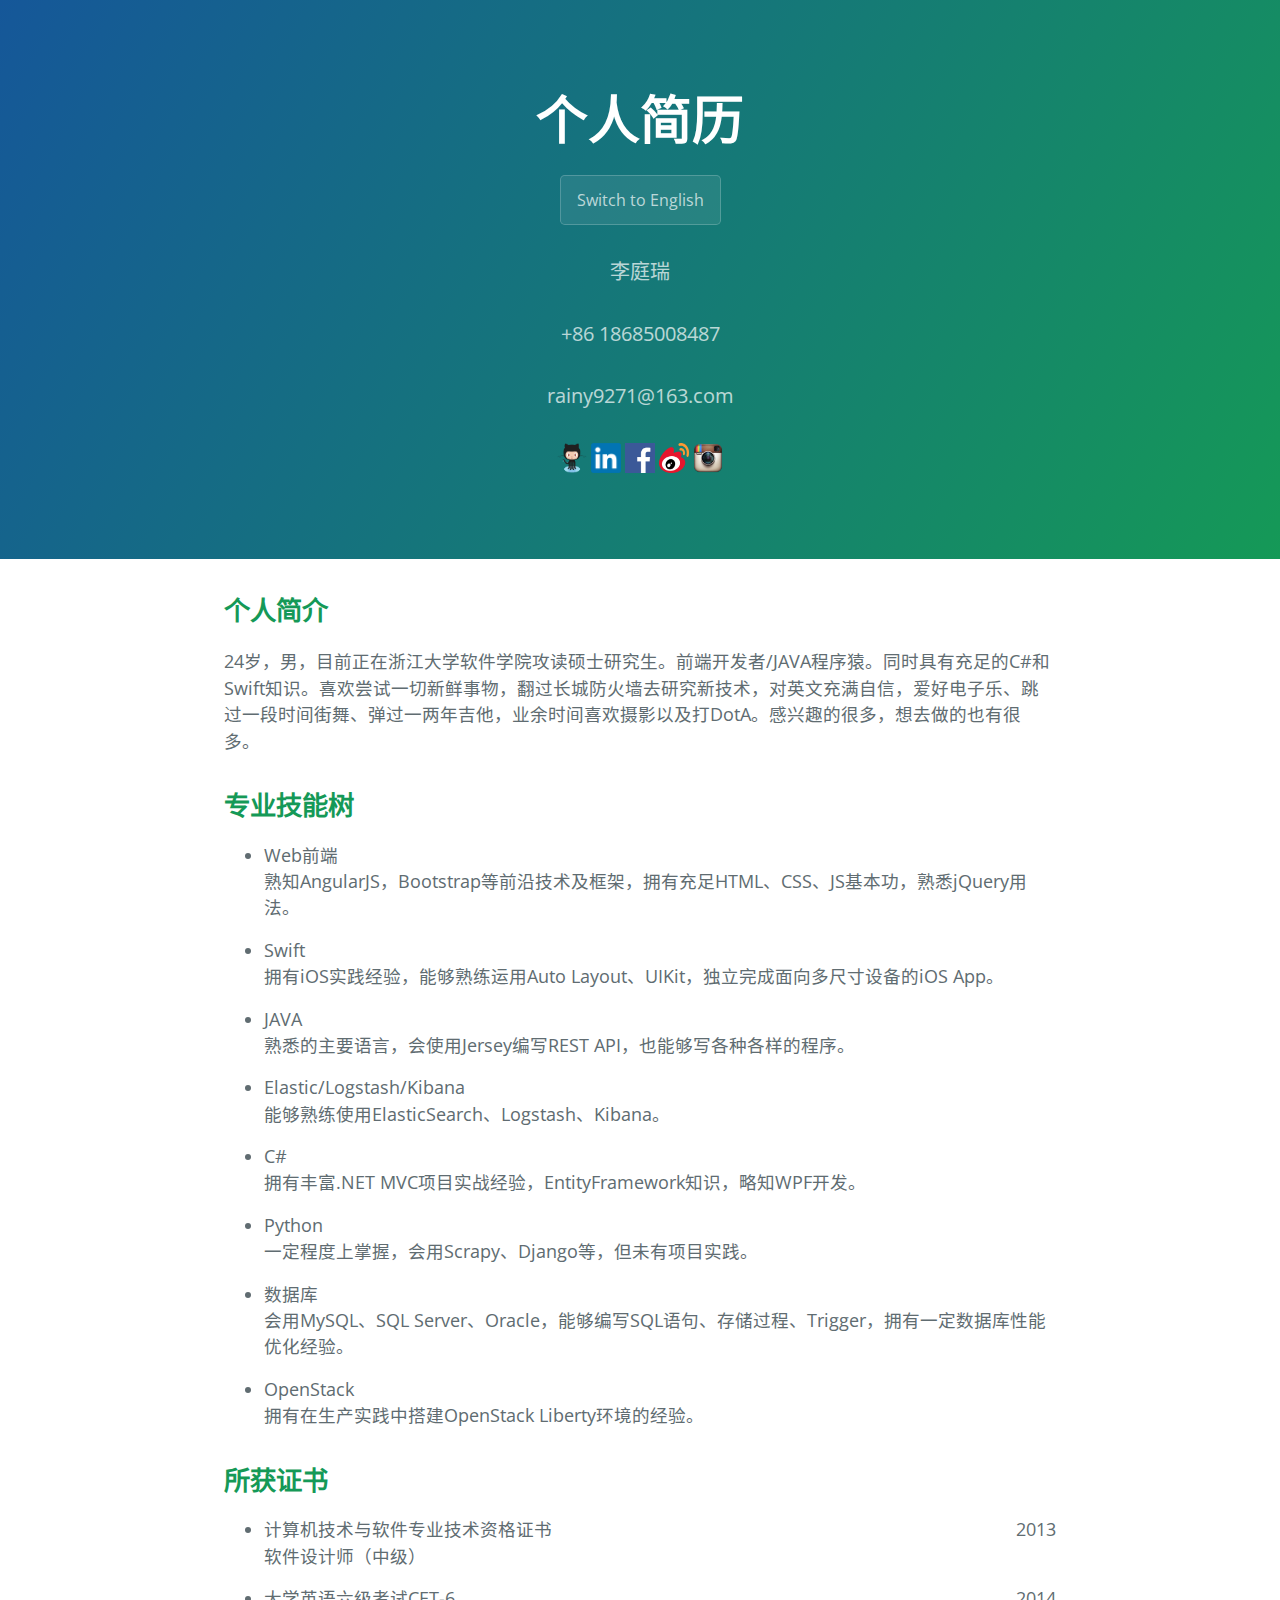
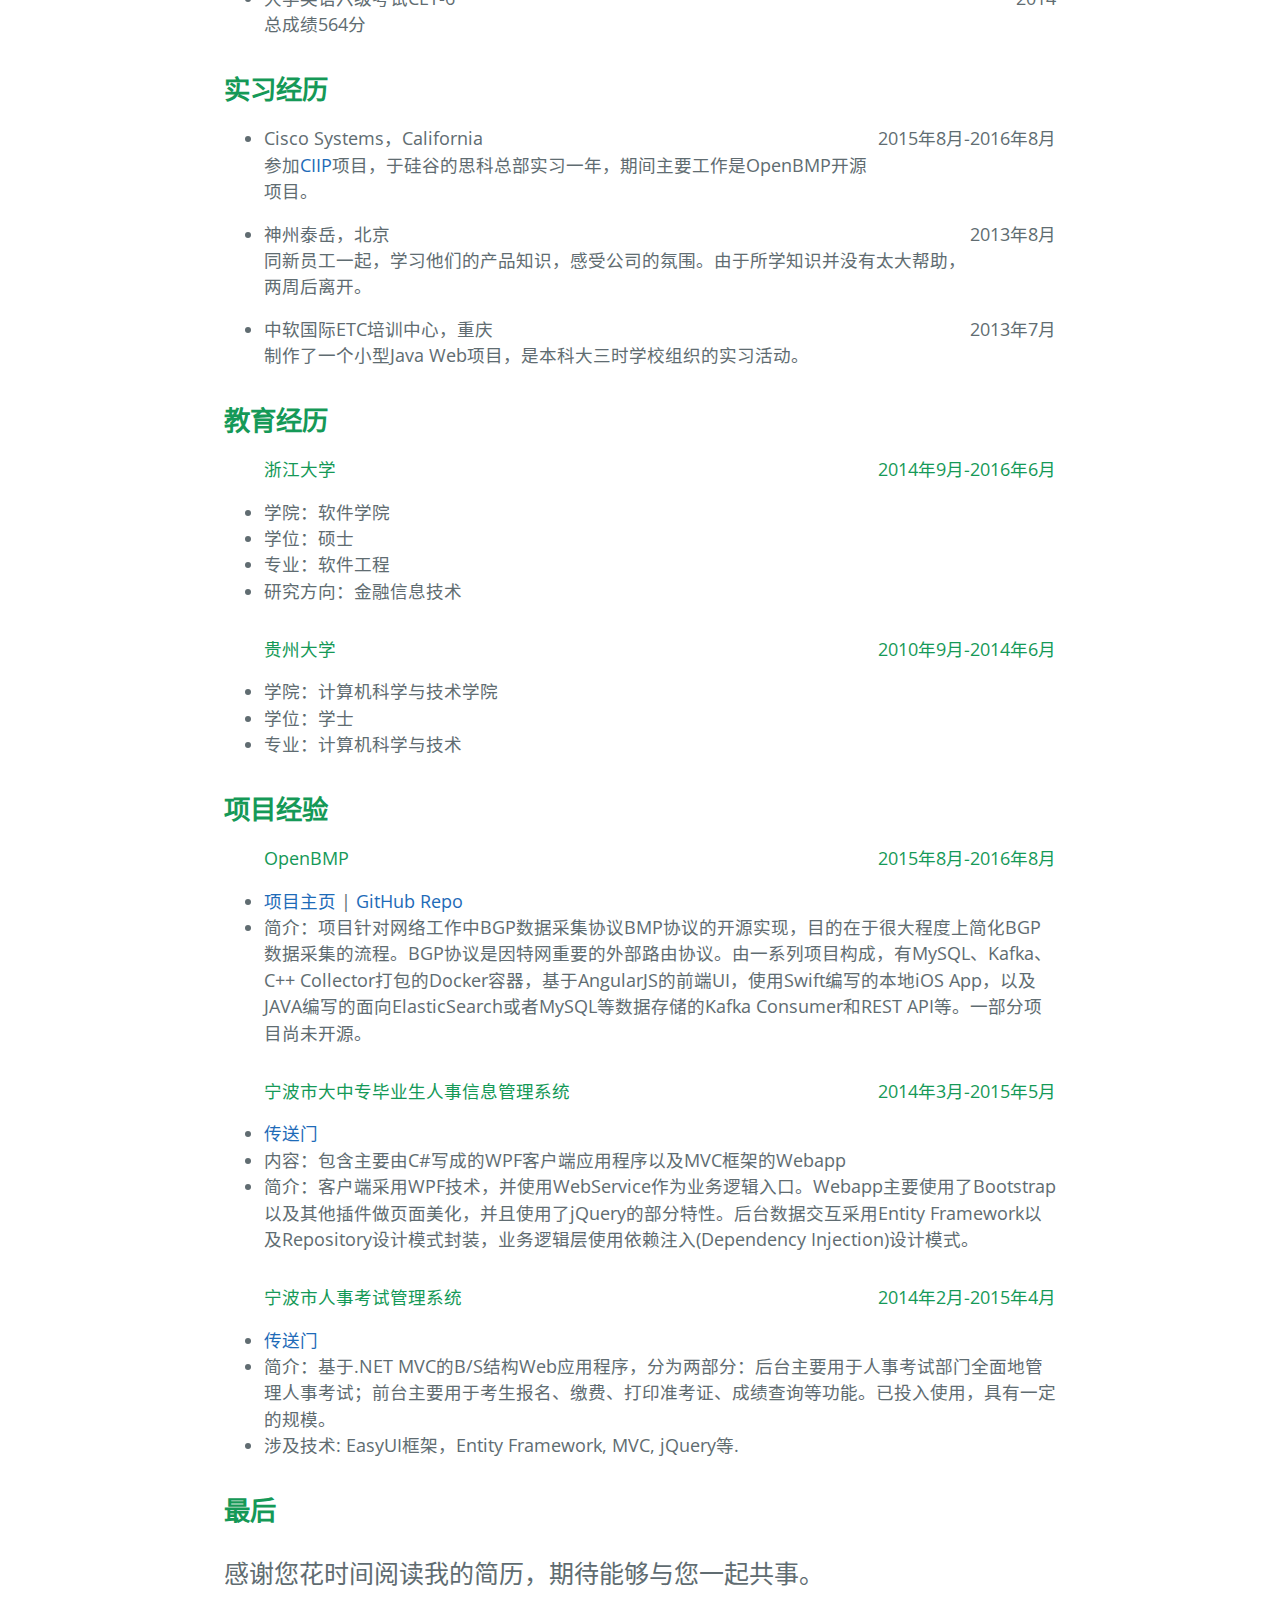
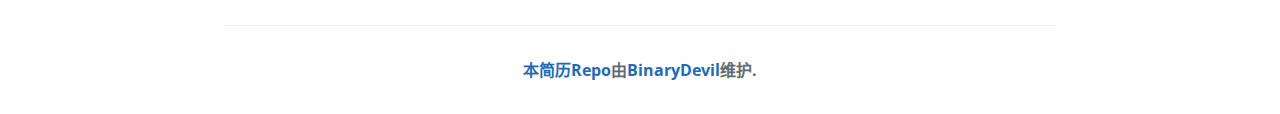
==== cnindex.html @ a87e572a "Fixed a link" ====
<!DOCTYPE html>
<html lang="zh-cn">
  <head>
    <meta charset="UTF-8">
    <title>Resume by BinaryDevil</title>
    <meta name="viewport" content="width=device-width, initial-scale=1">
    <link rel="stylesheet" type="text/css" href="stylesheets/normalize.css" media="screen">
    <link href='http://fonts.googleapis.com/css?family=Open+Sans:400,700' rel='stylesheet' type='text/css'>
    <link rel="stylesheet" type="text/css" href="stylesheets/stylesheet.css" media="screen">
    <link rel="stylesheet" type="text/css" href="stylesheets/github-light.css" media="screen">
  </head>
  <body>
    <section class="page-header">
      <h1 class="project-name">个人简历</h1>
      <a href="index.html" class="btn" style="margin-top:15px">Switch to English</a>
      <h2 class="project-tagline">李庭瑞</h2>
      <h3 class="project-tagline">+86 18685008487</h3>
      <h3 class="project-tagline">rainy9271@163.com</h3>
      <a href="https://github.com/BinaryDevil" target="_blank" rel="nofollow"><img class="link-logo" src="assets/Octocat.png"></a>
      <a href="https://www.linkedin.com/in/tingruili" target="_blank" rel="nofollow"><img class="link-logo" src="assets/LinkedIn.png"></a>
      <a href="https://www.facebook.com/rainy9271" target="_blank" rel="nofollow"><img class="link-logo" src="assets/facebook.png"></a>
      <a href="http://www.weibo.com/2360259912/profile?topnav=1&wvr=6" target="_blank" rel="nofollow"><img class="link-logo" src="assets/Weibo.png"></a>
      <a href="https://www.instagram.com/__ra1ny__/" target="_blank" rel="nofollow"><img class="link-logo" src="assets/Instagram.png"></a>
    </section>

    <section class="main-content">
<h2><a id="personal-info" class="anchor" href="#personal-info" aria-hidden="true"><span class="octicon octicon-link"></span></a>个人简介</h2>

<p>24岁，男，目前正在浙江大学软件学院攻读硕士研究生。前端开发者/JAVA程序猿。同时具有充足的C#和Swift知识。喜欢尝试一切新鲜事物，翻过长城防火墙去研究新技术，对英文充满自信，爱好电子乐、跳过一段时间街舞、弹过一两年吉他，业余时间喜欢摄影以及打DotA。感兴趣的很多，想去做的也有很多。</p>

<h2><a id="professional-skills" class="anchor" href="#professional-skills" aria-hidden="true"><span class="octicon octicon-link"></span></a>专业技能树</h2>

<ul>
<li>Web前端<span class="highlight" style="display:block">熟知AngularJS，Bootstrap等前沿技术及框架，拥有充足HTML、CSS、JS基本功，熟悉jQuery用法。</span></li>
<li>Swift<span class="highlight" style="display:block">拥有iOS实践经验，能够熟练运用Auto Layout、UIKit，独立完成面向多尺寸设备的iOS App。</span></li>
<li>JAVA<span class="highlight" style="display:block">熟悉的主要语言，会使用Jersey编写REST API，也能够写各种各样的程序。</span></li>
<li>Elastic/Logstash/Kibana<span class="highlight" style="display:block">能够熟练使用ElasticSearch、Logstash、Kibana。</span></li>
<li>C#<span class="highlight" style="display:block">拥有丰富.NET MVC项目实战经验，EntityFramework知识，略知WPF开发。</span></li>
<li>Python<span class="highlight" style="display:block">一定程度上掌握，会用Scrapy、Django等，但未有项目实践。</span></li>
<li>数据库<span class="highlight" style="display:block">会用MySQL、SQL Server、Oracle，能够编写SQL语句、存储过程、Trigger，拥有一定数据库性能优化经验。</span></li>
<li>OpenStack<span class="highlight" style="display:block">拥有在生产实践中搭建OpenStack Liberty环境的经验。</span></li>
</ul>

<h2><a id="certificates" class="anchor" href="#certificates" aria-hidden="true"><span class="octicon octicon-link"></span></a>所获证书</h2>

<ul>
<li>计算机技术与软件专业技术资格证书<span class="highlight" style="float:right;">2013</span></li>
<span class="highlight" style="display:block">软件设计师（中级）</span>
<li>大学英语六级考试CET-6<span class="highlight" style="float:right;">2014</span></li>
<span class="highlight" style="display:block">总成绩564分</span>
</ul>

<h2><a id="internships" class="anchor" href="#internships" aria-hidden="true"><span class="octicon octicon-link"></span></a>实习经历</h2>

<ul>
<li>Cisco Systems，California<span class="highlight" style="float:right;">2015年8月-2016年8月</span></li>
<span class="highlight" style="display:block">参加<a href="https://myciip.com/">CIIP</a>项目，于硅谷的思科总部实习一年，期间主要工作是OpenBMP开源项目。</span>
<li>神州泰岳，北京<span class="highlight" style="float:right;">2013年8月</span></li>
<span class="highlight" style="display:block">同新员工一起，学习他们的产品知识，感受公司的氛围。由于所学知识并没有太大帮助，两周后离开。</span>
<li>中软国际ETC培训中心，重庆<span class="highlight" style="float:right;">2013年7月</span></li>
<span class="highlight" style="display:block">制作了一个小型Java Web项目，是本科大三时学校组织的实习活动。</span>
</ul>

<h2><a id="educations" class="anchor" href="#educations" aria-hidden="true"><span class="octicon octicon-link"></span></a>教育经历</h2>

<ul>
<h4>浙江大学<span class="highlight" style="float:right">2014年9月-2016年6月</span></h4>
<li>学院：软件学院</li>
<li>学位：硕士</li>
<li>专业：软件工程</li>
<li>研究方向：金融信息技术</li>
<h4>贵州大学<span class="highlight" style="float:right">2010年9月-2014年6月</span></h4>
<li>学院：计算机科学与技术学院</li>
<li>学位：学士</li>
<li>专业：计算机科学与技术</li>
</ul>


<h2><a id="projects" class="anchor" href="#projects" aria-hidden="true"><span class="octicon octicon-link"></span></a>项目经验</h2>

<ul>
<h4>OpenBMP<span class="highlight" style="float:right">2015年8月-2016年8月</span></h4>
<li><a href="http://www.openbmp.org/#!index.md" target="_blank" rel="nofollow">项目主页</a> | <a href="https://github.com/OpenBMP" target="_blank" rel="nofollow">GitHub Repo</a></li>
<li>简介：项目针对网络工作中BGP数据采集协议BMP协议的开源实现，目的在于很大程度上简化BGP数据采集的流程。BGP协议是因特网重要的外部路由协议。由一系列项目构成，有MySQL、Kafka、C++ Collector打包的Docker容器，基于AngularJS的前端UI，使用Swift编写的本地iOS App，以及JAVA编写的面向ElasticSearch或者MySQL等数据存储的Kafka Consumer和REST API等。一部分项目尚未开源。</li>

<h4>宁波市大中专毕业生人事信息管理系统<span class="highlight" style="float:right">2014年3月-2015年5月</span></h4>
<li><a href="http://www.nbjy.org.cn:8000" target="_blank" rel="nofollow">传送门</a></li>
<li>内容：包含主要由C#写成的WPF客户端应用程序以及MVC框架的Webapp</li>
<li>简介：客户端采用WPF技术，并使用WebService作为业务逻辑入口。Webapp主要使用了Bootstrap以及其他插件做页面美化，并且使用了jQuery的部分特性。后台数据交互采用Entity Framework以及Repository设计模式封装，业务逻辑层使用依赖注入(Dependency Injection)设计模式。</li>

<h4>宁波市人事考试管理系统<span class="highlight" style="float:right">2014年2月-2015年4月</span></h4>
<li><a href="http://bm3.nbrc.com.cn" target="_blank" rel="nofollow">传送门</a></li>
<li>简介：基于.NET MVC的B/S结构Web应用程序，分为两部分：后台主要用于人事考试部门全面地管理人事考试；前台主要用于考生报名、缴费、打印准考证、成绩查询等功能。已投入使用，具有一定的规模。</li>
<li>涉及技术: EasyUI框架，Entity Framework, MVC, jQuery等. </li>
</ul>

<h2><a id="final" class="anchor" href="#final" aria-hidden="true"><span class="octicon octicon-link"></span></a>最后</h2>

<p style="font-size:25px">感谢您花时间阅读我的简历，期待能够与您一起共事。</p>


      <footer class="site-footer">
        <span class="site-footer-owner"><a href="https://github.com/BinaryDevil/Resume">本简历Repo</a>由<a href="https://github.com/BinaryDevil">BinaryDevil</a>维护.</span>
      </footer>

    </section>


  </body>
</html>
---- stylesheets/stylesheet.css ----
* {
  box-sizing: border-box; }

body {
  padding: 0;
  margin: 0;
  font-family: "Open Sans", "Helvetica Neue", Helvetica, "Microsoft YaHei UI", "Microsoft YaHei", Arial, sans-serif;
  font-size: 16px;
  line-height: 1.5;
  color: #606c71; }

a {
  color: #1e6bb8;
  text-decoration: none; }
  a:hover {
    text-decoration: underline; }

.btn {
  display: inline-block;
  margin-bottom: 1rem;
  color: rgba(255, 255, 255, 0.7);
  background-color: rgba(255, 255, 255, 0.08);
  border-color: rgba(255, 255, 255, 0.2);
  border-style: solid;
  border-width: 1px;
  border-radius: 0.3rem;
  transition: color 0.2s, background-color 0.2s, border-color 0.2s; }
  .btn + .btn {
    margin-left: 1rem; }

.btn:hover {
  color: rgba(255, 255, 255, 0.8);
  text-decoration: none;
  background-color: rgba(255, 255, 255, 0.2);
  border-color: rgba(255, 255, 255, 0.3); }

@media screen and (min-width: 64em) {
  .btn {
    padding: 0.75rem 1rem; } }

@media screen and (min-width: 42em) and (max-width: 64em) {
  .btn {
    padding: 0.6rem 0.9rem;
    font-size: 0.9rem; } }

@media screen and (max-width: 42em) {
  .btn {
    display: block;
    width: 100%;
    padding: 0.75rem;
    font-size: 0.9rem; }
    .btn + .btn {
      margin-top: 1rem;
      margin-left: 0; } }

.page-header {
  color: #fff;
  text-align: center;
  background-color: #159957;
  background-image: linear-gradient(120deg, #155799, #159957); }

@media screen and (min-width: 64em) {
  .page-header {
    padding: 5rem 6rem; } }

@media screen and (min-width: 42em) and (max-width: 64em) {
  .page-header {
    padding: 3rem 4rem; } }

@media screen and (max-width: 42em) {
  .page-header {
    padding: 2rem 1rem; } }

.project-name {
  margin-top: 0;
  margin-bottom: 0.1rem; }

@media screen and (min-width: 64em) {
  .project-name {
    font-size: 3.25rem; } }

@media screen and (min-width: 42em) and (max-width: 64em) {
  .project-name {
    font-size: 2.25rem; } }

@media screen and (max-width: 42em) {
  .project-name {
    font-size: 1.75rem; } }

.project-tagline {
  margin-bottom: 2rem;
  font-weight: normal;
  opacity: 0.7; }

@media screen and (min-width: 64em) {
  .project-tagline {
    font-size: 1.25rem; } }

@media screen and (min-width: 42em) and (max-width: 64em) {
  .project-tagline {
    font-size: 1.15rem; } }

@media screen and (max-width: 42em) {
  .project-tagline {
    font-size: 1rem; } }

.main-content :first-child {
  margin-top: 0; }
.main-content img {
  max-width: 100%; }
.main-content h1, .main-content h2, .main-content h3, .main-content h4, .main-content h5, .main-content h6 {
  margin-top: 2rem;
  margin-bottom: 1rem;
  font-weight: normal;
  color: #159957; }
.main-content h1, .main-content h2{
  font-weight: bold;
}
.main-content p {
  margin-bottom: 1em; }
.main-content code {
  padding: 2px 4px;
  font-family: Consolas, "Liberation Mono", Menlo, Courier, monospace;
  font-size: 0.9rem;
  color: #383e41;
  background-color: #f3f6fa;
  border-radius: 0.3rem; }
.main-content pre {
  padding: 0.8rem;
  margin-top: 0;
  margin-bottom: 1rem;
  font: 1rem Consolas, "Liberation Mono", Menlo, Courier, monospace;
  color: #567482;
  word-wrap: normal;
  background-color: #f3f6fa;
  border: solid 1px #dce6f0;
  border-radius: 0.3rem; }
  .main-content pre > code {
    padding: 0;
    margin: 0;
    font-size: 0.9rem;
    color: #567482;
    word-break: normal;
    white-space: pre;
    background: transparent;
    border: 0; }
.main-content .highlight {
  margin-bottom: 1rem; }
  .main-content .highlight pre {
    margin-bottom: 0;
    word-break: normal; }
.main-content .highlight pre, .main-content pre {
  padding: 0.8rem;
  overflow: auto;
  font-size: 0.9rem;
  line-height: 1.45;
  border-radius: 0.3rem; }
.main-content pre code, .main-content pre tt {
  display: inline;
  max-width: initial;
  padding: 0;
  margin: 0;
  overflow: initial;
  line-height: inherit;
  word-wrap: normal;
  background-color: transparent;
  border: 0; }
  .main-content pre code:before, .main-content pre code:after, .main-content pre tt:before, .main-content pre tt:after {
    content: normal; }
.main-content ul, .main-content ol {
  margin-top: 0; }
.main-content blockquote {
  padding: 0 1rem;
  margin-left: 0;
  color: #819198;
  border-left: 0.3rem solid #dce6f0; }
  .main-content blockquote > :first-child {
    margin-top: 0; }
  .main-content blockquote > :last-child {
    margin-bottom: 0; }
.main-content table {
  display: block;
  width: 100%;
  overflow: auto;
  word-break: normal;
  word-break: keep-all; }
  .main-content table th {
    font-weight: bold; }
  .main-content table th, .main-content table td {
    padding: 0.5rem 1rem;
    border: 1px solid #e9ebec; }
.main-content dl {
  padding: 0; }
  .main-content dl dt {
    padding: 0;
    margin-top: 1rem;
    font-size: 1rem;
    font-weight: bold; }
  .main-content dl dd {
    padding: 0;
    margin-bottom: 1rem; }
.main-content hr {
  height: 2px;
  padding: 0;
  margin: 1rem 0;
  background-color: #eff0f1;
  border: 0; }

@media screen and (min-width: 64em) {
  .main-content {
    max-width: 64rem;
    padding: 2rem 6rem;
    margin: 0 auto;
    font-size: 1.1rem; } }

@media screen and (min-width: 42em) and (max-width: 64em) {
  .main-content {
    padding: 2rem 4rem;
    font-size: 1.1rem; } }

@media screen and (max-width: 42em) {
  .main-content {
    padding: 2rem 1rem;
    font-size: 1rem; } }

.site-footer {
  padding-top: 2rem;
  margin-top: 2rem;
  border-top: solid 1px #eff0f1;
  text-align: center; }

.site-footer-owner {
  display: block;
  font-weight: bold; }

.site-footer-credits {
  color: #819198; }

@media screen and (min-width: 64em) {
  .site-footer {
    font-size: 1rem; } }

@media screen and (min-width: 42em) and (max-width: 64em) {
  .site-footer {
    font-size: 1rem; } }

@media screen and (max-width: 42em) {
  .site-footer {
    font-size: 0.9rem; } }

.link-logo {
  width:30px;
  height:30px;
}
---- stylesheets/github-light.css ----
/*
   Copyright 2014 GitHub Inc.

   Licensed under the Apache License, Version 2.0 (the "License");
   you may not use this file except in compliance with the License.
   You may obtain a copy of the License at

       http://www.apache.org/licenses/LICENSE-2.0

   Unless required by applicable law or agreed to in writing, software
   distributed under the License is distributed on an "AS IS" BASIS,
   WITHOUT WARRANTIES OR CONDITIONS OF ANY KIND, either express or implied.
   See the License for the specific language governing permissions and
   limitations under the License.

*/

.pl-c /* comment */ {
  color: #969896;
}

.pl-c1      /* constant, markup.raw, meta.diff.header, meta.module-reference, meta.property-name, support, support.constant, support.variable, variable.other.constant */,
.pl-s .pl-v /* string variable */ {
  color: #0086b3;
}

.pl-e  /* entity */,
.pl-en /* entity.name */ {
  color: #795da3;
}

.pl-s .pl-s1 /* string source */,
.pl-smi      /* storage.modifier.import, storage.modifier.package, storage.type.java, variable.other, variable.parameter.function */ {
  color: #333;
}

.pl-ent /* entity.name.tag */ {
  color: #63a35c;
}

.pl-k /* keyword, storage, storage.type */ {
  color: #a71d5d;
}

.pl-pds              /* punctuation.definition.string, string.regexp.character-class */,
.pl-s                /* string */,
.pl-s .pl-pse .pl-s1 /* string punctuation.section.embedded source */,
.pl-sr               /* string.regexp */,
.pl-sr .pl-cce       /* string.regexp constant.character.escape */,
.pl-sr .pl-sra       /* string.regexp string.regexp.arbitrary-repitition */,
.pl-sr .pl-sre       /* string.regexp source.ruby.embedded */ {
  color: #183691;
}

.pl-v /* variable */ {
  color: #ed6a43;
}

.pl-id /* invalid.deprecated */ {
  color: #b52a1d;
}

.pl-ii /* invalid.illegal */ {
  background-color: #b52a1d;
  color: #f8f8f8;
}

.pl-sr .pl-cce /* string.regexp constant.character.escape */ {
  color: #63a35c;
  font-weight: bold;
}

.pl-ml /* markup.list */ {
  color: #693a17;
}

.pl-mh        /* markup.heading */,
.pl-mh .pl-en /* markup.heading entity.name */,
.pl-ms        /* meta.separator */ {
  color: #1d3e81;
  font-weight: bold;
}

.pl-mq /* markup.quote */ {
  color: #008080;
}

.pl-mi /* markup.italic */ {
  color: #333;
  font-style: italic;
}

.pl-mb /* markup.bold */ {
  color: #333;
  font-weight: bold;
}

.pl-md /* markup.deleted, meta.diff.header.from-file */ {
  background-color: #ffecec;
  color: #bd2c00;
}

.pl-mi1 /* markup.inserted, meta.diff.header.to-file */ {
  background-color: #eaffea;
  color: #55a532;
}

.pl-mdr /* meta.diff.range */ {
  color: #795da3;
  font-weight: bold;
}

.pl-mo /* meta.output */ {
  color: #1d3e81;
}
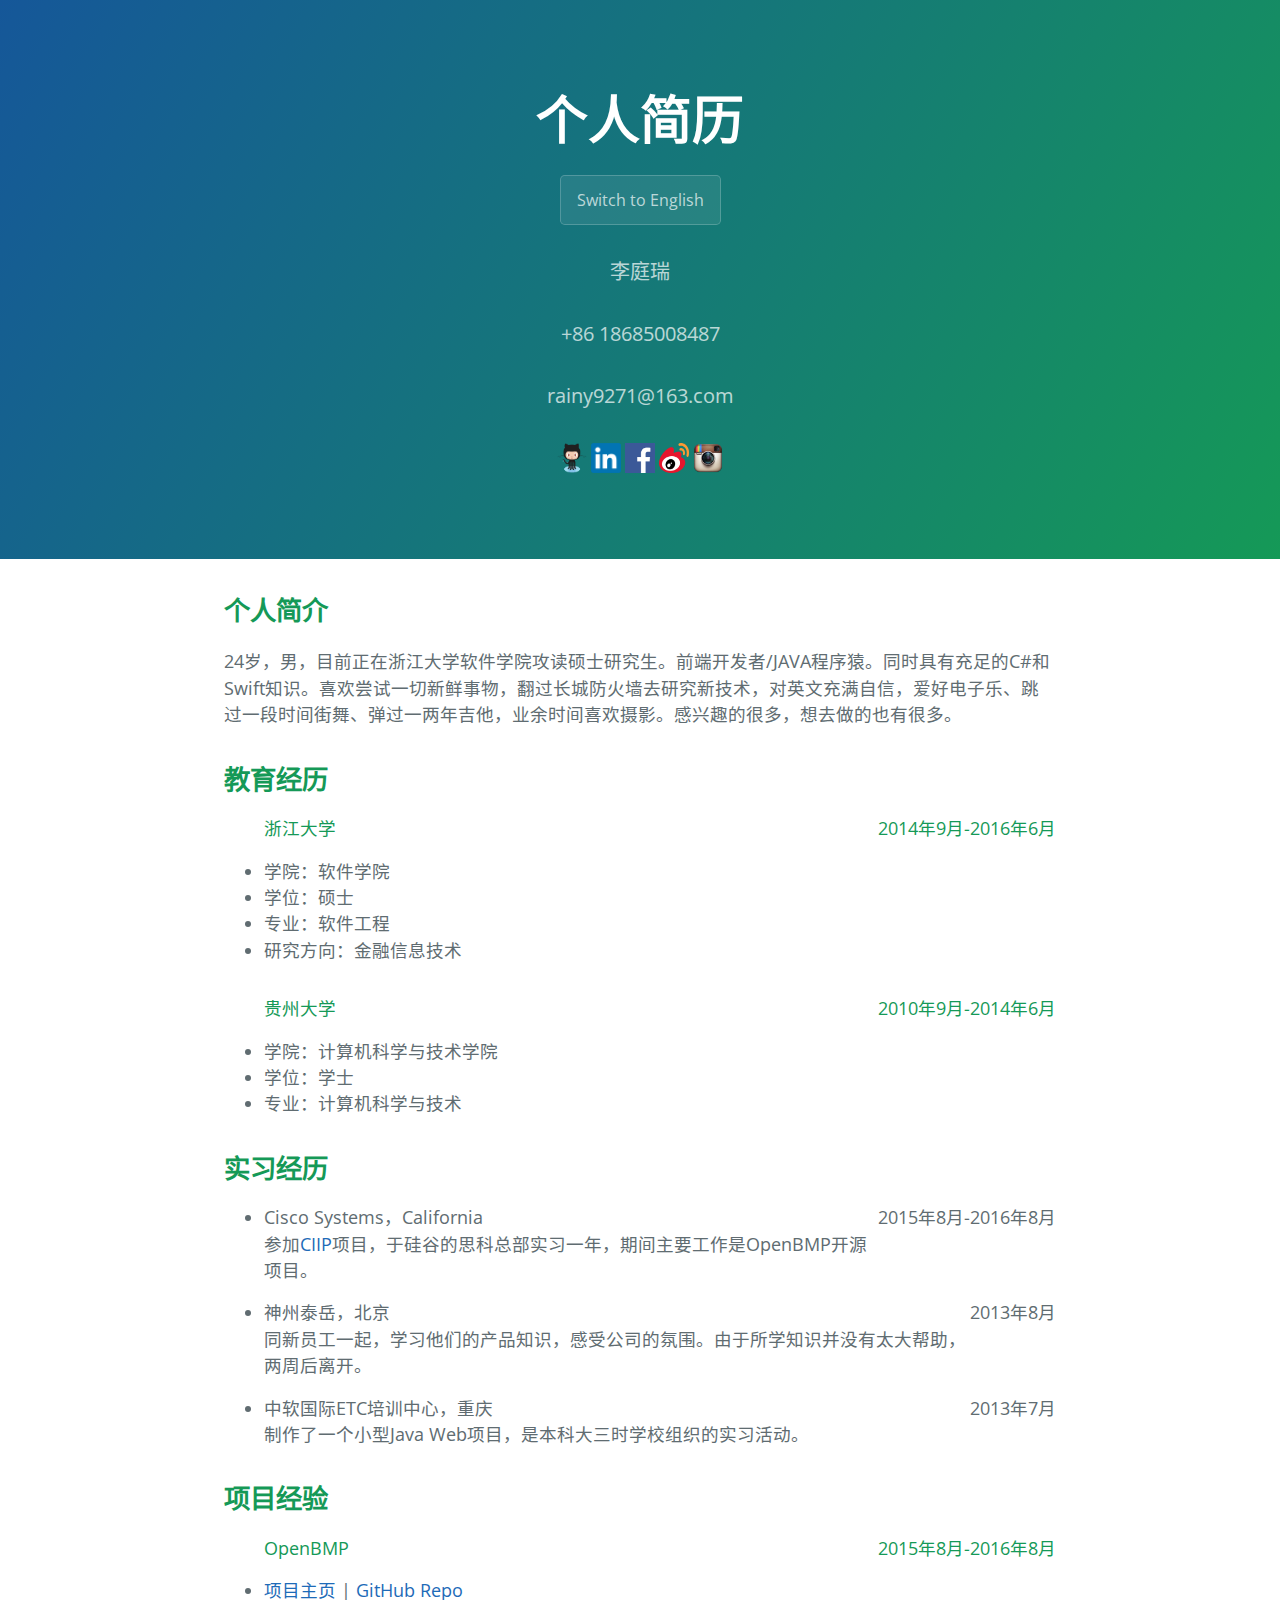
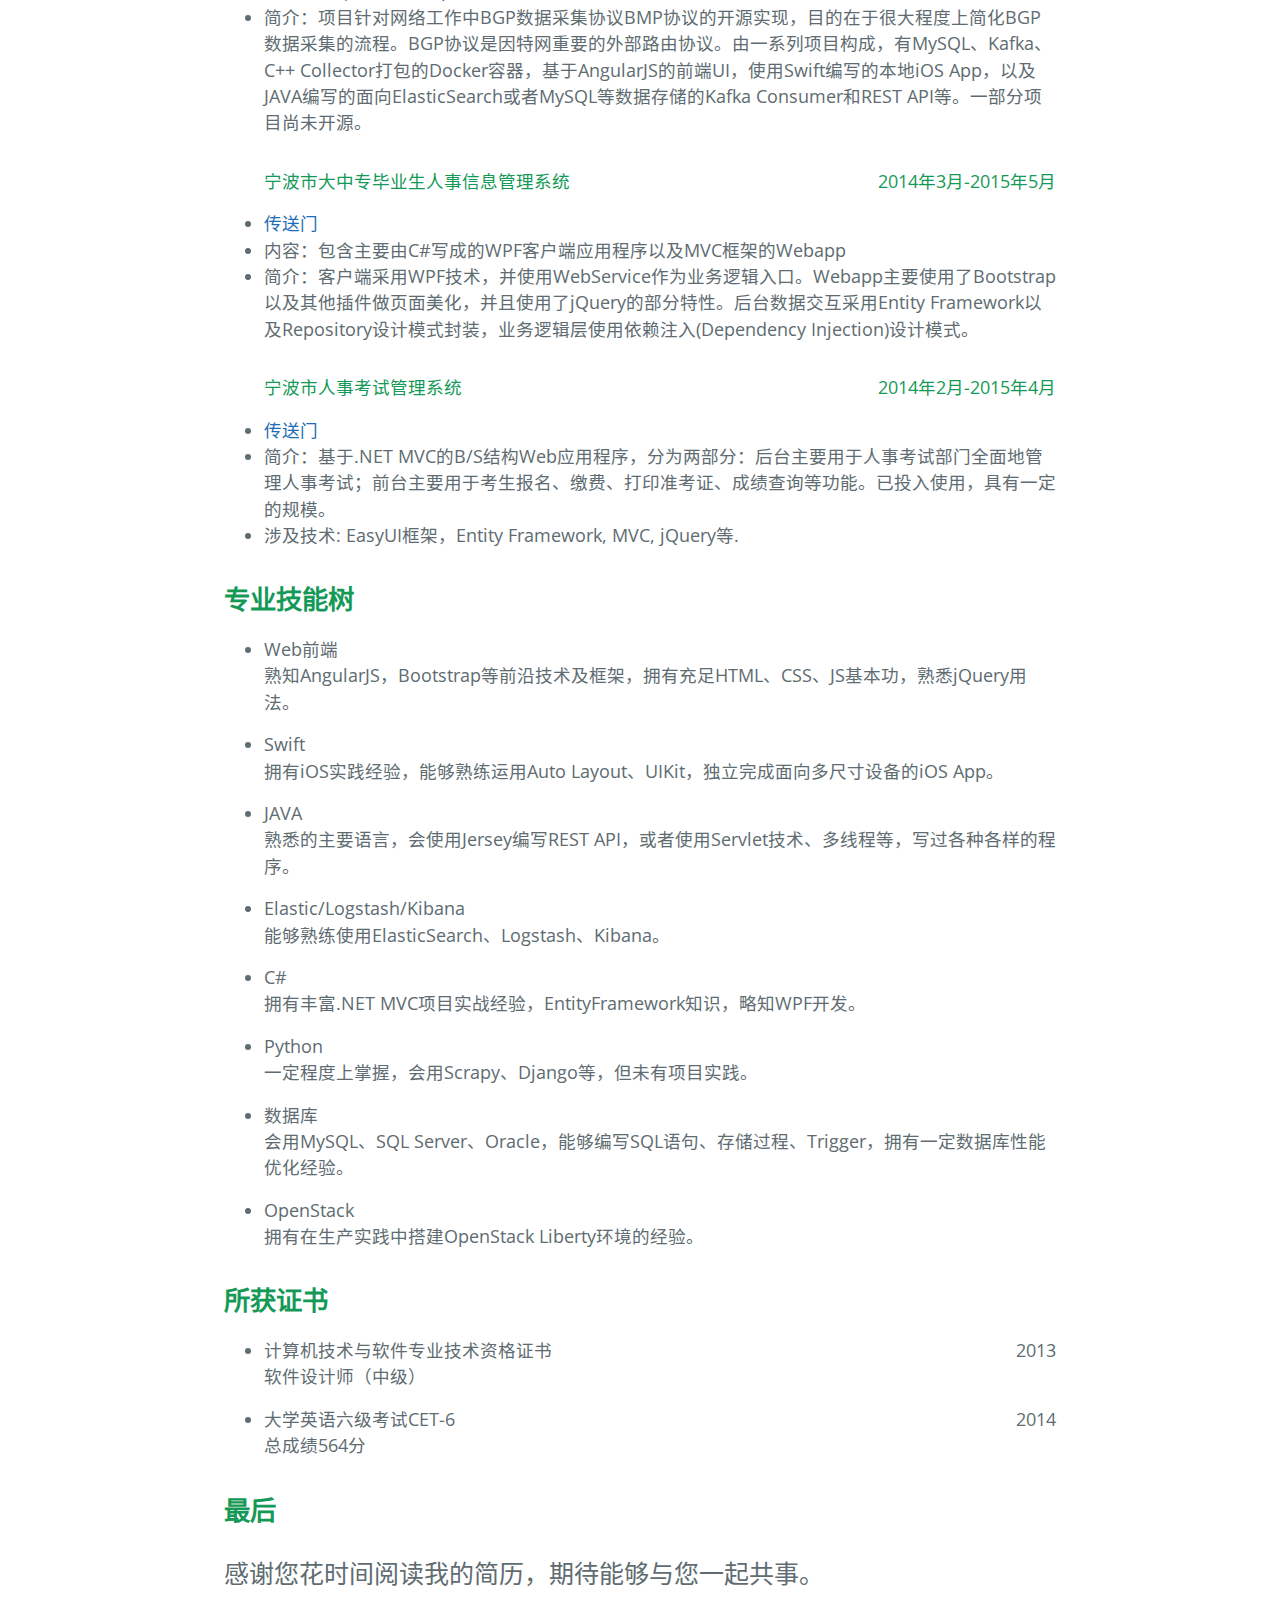
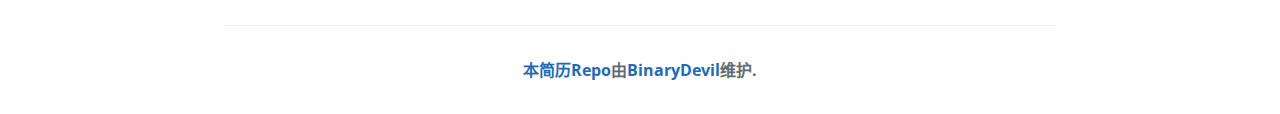
==== commit 19a92af9: "Fixed details and swapped order" ====
--- a/cnindex.html
+++ b/cnindex.html
@@ -1,6 +1,6 @@
 <!DOCTYPE html>
 <html lang="zh-cn">
-  <head>
+<head>
     <meta charset="UTF-8">
     <title>Resume by BinaryDevil</title>
     <meta name="viewport" content="width=device-width, initial-scale=1">
@@ -8,103 +8,128 @@
     <link href='http://fonts.googleapis.com/css?family=Open+Sans:400,700' rel='stylesheet' type='text/css'>
     <link rel="stylesheet" type="text/css" href="stylesheets/stylesheet.css" media="screen">
     <link rel="stylesheet" type="text/css" href="stylesheets/github-light.css" media="screen">
-  </head>
-  <body>
-    <section class="page-header">
-      <h1 class="project-name">个人简历</h1>
-      <a href="index.html" class="btn" style="margin-top:15px">Switch to English</a>
-      <h2 class="project-tagline">李庭瑞</h2>
-      <h3 class="project-tagline">+86 18685008487</h3>
-      <h3 class="project-tagline">rainy9271@163.com</h3>
-      <a href="https://github.com/BinaryDevil" target="_blank" rel="nofollow"><img class="link-logo" src="assets/Octocat.png"></a>
-      <a href="https://www.linkedin.com/in/tingruili" target="_blank" rel="nofollow"><img class="link-logo" src="assets/LinkedIn.png"></a>
-      <a href="https://www.facebook.com/rainy9271" target="_blank" rel="nofollow"><img class="link-logo" src="assets/facebook.png"></a>
-      <a href="http://www.weibo.com/2360259912/profile?topnav=1&wvr=6" target="_blank" rel="nofollow"><img class="link-logo" src="assets/Weibo.png"></a>
-      <a href="https://www.instagram.com/__ra1ny__/" target="_blank" rel="nofollow"><img class="link-logo" src="assets/Instagram.png"></a>
-    </section>
+</head>
+<body>
+<section class="page-header">
+    <h1 class="project-name">个人简历</h1>
+    <a href="index.html" class="btn" style="margin-top:15px">Switch to English</a>
+    <h2 class="project-tagline">李庭瑞</h2>
+    <h3 class="project-tagline">+86 18685008487</h3>
+    <h3 class="project-tagline">rainy9271@163.com</h3>
+    <a href="https://github.com/BinaryDevil" target="_blank" rel="nofollow"><img class="link-logo"
+                                                                                 src="assets/Octocat.png"></a>
+    <a href="https://www.linkedin.com/in/tingruili" target="_blank" rel="nofollow"><img class="link-logo"
+                                                                                        src="assets/LinkedIn.png"></a>
+    <a href="https://www.facebook.com/rainy9271" target="_blank" rel="nofollow"><img class="link-logo"
+                                                                                     src="assets/facebook.png"></a>
+    <a href="http://www.weibo.com/2360259912/profile?topnav=1&wvr=6" target="_blank" rel="nofollow"><img
+            class="link-logo" src="assets/Weibo.png"></a>
+    <a href="https://www.instagram.com/__ra1ny__/" target="_blank" rel="nofollow"><img class="link-logo"
+                                                                                       src="assets/Instagram.png"></a>
+</section>
 
-    <section class="main-content">
-<h2><a id="personal-info" class="anchor" href="#personal-info" aria-hidden="true"><span class="octicon octicon-link"></span></a>个人简介</h2>
+<section class="main-content">
+    <h2><a id="personal-info" class="anchor" href="#personal-info" aria-hidden="true"><span
+            class="octicon octicon-link"></span></a>个人简介</h2>
 
-<p>24岁，男，目前正在浙江大学软件学院攻读硕士研究生。前端开发者/JAVA程序猿。同时具有充足的C#和Swift知识。喜欢尝试一切新鲜事物，翻过长城防火墙去研究新技术，对英文充满自信，爱好电子乐、跳过一段时间街舞、弹过一两年吉他，业余时间喜欢摄影以及打DotA。感兴趣的很多，想去做的也有很多。</p>
+    <p>
+        24岁，男，目前正在浙江大学软件学院攻读硕士研究生。前端开发者/JAVA程序猿。同时具有充足的C#和Swift知识。喜欢尝试一切新鲜事物，翻过长城防火墙去研究新技术，对英文充满自信，爱好电子乐、跳过一段时间街舞、弹过一两年吉他，业余时间喜欢摄影。感兴趣的很多，想去做的也有很多。</p>
 
-<h2><a id="professional-skills" class="anchor" href="#professional-skills" aria-hidden="true"><span class="octicon octicon-link"></span></a>专业技能树</h2>
-
-<ul>
-<li>Web前端<span class="highlight" style="display:block">熟知AngularJS，Bootstrap等前沿技术及框架，拥有充足HTML、CSS、JS基本功，熟悉jQuery用法。</span></li>
-<li>Swift<span class="highlight" style="display:block">拥有iOS实践经验，能够熟练运用Auto Layout、UIKit，独立完成面向多尺寸设备的iOS App。</span></li>
-<li>JAVA<span class="highlight" style="display:block">熟悉的主要语言，会使用Jersey编写REST API，也能够写各种各样的程序。</span></li>
-<li>Elastic/Logstash/Kibana<span class="highlight" style="display:block">能够熟练使用ElasticSearch、Logstash、Kibana。</span></li>
-<li>C#<span class="highlight" style="display:block">拥有丰富.NET MVC项目实战经验，EntityFramework知识，略知WPF开发。</span></li>
-<li>Python<span class="highlight" style="display:block">一定程度上掌握，会用Scrapy、Django等，但未有项目实践。</span></li>
-<li>数据库<span class="highlight" style="display:block">会用MySQL、SQL Server、Oracle，能够编写SQL语句、存储过程、Trigger，拥有一定数据库性能优化经验。</span></li>
-<li>OpenStack<span class="highlight" style="display:block">拥有在生产实践中搭建OpenStack Liberty环境的经验。</span></li>
-</ul>
-
-<h2><a id="certificates" class="anchor" href="#certificates" aria-hidden="true"><span class="octicon octicon-link"></span></a>所获证书</h2>
-
-<ul>
-<li>计算机技术与软件专业技术资格证书<span class="highlight" style="float:right;">2013</span></li>
-<span class="highlight" style="display:block">软件设计师（中级）</span>
-<li>大学英语六级考试CET-6<span class="highlight" style="float:right;">2014</span></li>
-<span class="highlight" style="display:block">总成绩564分</span>
-</ul>
-
-<h2><a id="internships" class="anchor" href="#internships" aria-hidden="true"><span class="octicon octicon-link"></span></a>实习经历</h2>
-
-<ul>
-<li>Cisco Systems，California<span class="highlight" style="float:right;">2015年8月-2016年8月</span></li>
-<span class="highlight" style="display:block">参加<a href="https://myciip.com/">CIIP</a>项目，于硅谷的思科总部实习一年，期间主要工作是OpenBMP开源项目。</span>
-<li>神州泰岳，北京<span class="highlight" style="float:right;">2013年8月</span></li>
-<span class="highlight" style="display:block">同新员工一起，学习他们的产品知识，感受公司的氛围。由于所学知识并没有太大帮助，两周后离开。</span>
-<li>中软国际ETC培训中心，重庆<span class="highlight" style="float:right;">2013年7月</span></li>
-<span class="highlight" style="display:block">制作了一个小型Java Web项目，是本科大三时学校组织的实习活动。</span>
-</ul>
-
-<h2><a id="educations" class="anchor" href="#educations" aria-hidden="true"><span class="octicon octicon-link"></span></a>教育经历</h2>
-
-<ul>
-<h4>浙江大学<span class="highlight" style="float:right">2014年9月-2016年6月</span></h4>
-<li>学院：软件学院</li>
-<li>学位：硕士</li>
-<li>专业：软件工程</li>
-<li>研究方向：金融信息技术</li>
-<h4>贵州大学<span class="highlight" style="float:right">2010年9月-2014年6月</span></h4>
-<li>学院：计算机科学与技术学院</li>
-<li>学位：学士</li>
-<li>专业：计算机科学与技术</li>
-</ul>
+    <h2><a id="educations" class="anchor" href="#educations" aria-hidden="true"><span
+            class="octicon octicon-link"></span></a>教育经历</h2>
 
 
-<h2><a id="projects" class="anchor" href="#projects" aria-hidden="true"><span class="octicon octicon-link"></span></a>项目经验</h2>
+    <ul>
+        <h4>浙江大学<span class="highlight" style="float:right">2014年9月-2016年6月</span></h4>
+        <li>学院：软件学院</li>
+        <li>学位：硕士</li>
+        <li>专业：软件工程</li>
+        <li>研究方向：金融信息技术</li>
+        <h4>贵州大学<span class="highlight" style="float:right">2010年9月-2014年6月</span></h4>
+        <li>学院：计算机科学与技术学院</li>
+        <li>学位：学士</li>
+        <li>专业：计算机科学与技术</li>
+    </ul>
 
-<ul>
-<h4>OpenBMP<span class="highlight" style="float:right">2015年8月-2016年8月</span></h4>
-<li><a href="http://www.openbmp.org/#!index.md" target="_blank" rel="nofollow">项目主页</a> | <a href="https://github.com/OpenBMP" target="_blank" rel="nofollow">GitHub Repo</a></li>
-<li>简介：项目针对网络工作中BGP数据采集协议BMP协议的开源实现，目的在于很大程度上简化BGP数据采集的流程。BGP协议是因特网重要的外部路由协议。由一系列项目构成，有MySQL、Kafka、C++ Collector打包的Docker容器，基于AngularJS的前端UI，使用Swift编写的本地iOS App，以及JAVA编写的面向ElasticSearch或者MySQL等数据存储的Kafka Consumer和REST API等。一部分项目尚未开源。</li>
+    <h2><a id="internships" class="anchor" href="#internships" aria-hidden="true"><span
+            class="octicon octicon-link"></span></a>实习经历</h2>
 
-<h4>宁波市大中专毕业生人事信息管理系统<span class="highlight" style="float:right">2014年3月-2015年5月</span></h4>
-<li><a href="http://www.nbjy.org.cn:8000" target="_blank" rel="nofollow">传送门</a></li>
-<li>内容：包含主要由C#写成的WPF客户端应用程序以及MVC框架的Webapp</li>
-<li>简介：客户端采用WPF技术，并使用WebService作为业务逻辑入口。Webapp主要使用了Bootstrap以及其他插件做页面美化，并且使用了jQuery的部分特性。后台数据交互采用Entity Framework以及Repository设计模式封装，业务逻辑层使用依赖注入(Dependency Injection)设计模式。</li>
+    <ul>
+        <li>Cisco Systems，California<span class="highlight" style="float:right;">2015年8月-2016年8月</span></li>
+        <span class="highlight" style="display:block">参加<a href="https://myciip.com/">CIIP</a>项目，于硅谷的思科总部实习一年，期间主要工作是OpenBMP开源项目。</span>
+        <li>神州泰岳，北京<span class="highlight" style="float:right;">2013年8月</span></li>
+        <span class="highlight" style="display:block">同新员工一起，学习他们的产品知识，感受公司的氛围。由于所学知识并没有太大帮助，两周后离开。</span>
+        <li>中软国际ETC培训中心，重庆<span class="highlight" style="float:right;">2013年7月</span></li>
+        <span class="highlight" style="display:block">制作了一个小型Java Web项目，是本科大三时学校组织的实习活动。</span>
+    </ul>
 
-<h4>宁波市人事考试管理系统<span class="highlight" style="float:right">2014年2月-2015年4月</span></h4>
-<li><a href="http://bm3.nbrc.com.cn" target="_blank" rel="nofollow">传送门</a></li>
-<li>简介：基于.NET MVC的B/S结构Web应用程序，分为两部分：后台主要用于人事考试部门全面地管理人事考试；前台主要用于考生报名、缴费、打印准考证、成绩查询等功能。已投入使用，具有一定的规模。</li>
-<li>涉及技术: EasyUI框架，Entity Framework, MVC, jQuery等. </li>
-</ul>
+    <h2><a id="projects" class="anchor" href="#projects" aria-hidden="true"><span
+            class="octicon octicon-link"></span></a>项目经验</h2>
 
-<h2><a id="final" class="anchor" href="#final" aria-hidden="true"><span class="octicon octicon-link"></span></a>最后</h2>
+    <ul>
+        <h4>OpenBMP<span class="highlight" style="float:right">2015年8月-2016年8月</span></h4>
+        <li><a href="http://www.openbmp.org/#!index.md" target="_blank" rel="nofollow">项目主页</a> | <a
+                href="https://github.com/OpenBMP" target="_blank" rel="nofollow">GitHub Repo</a></li>
+        <li>简介：项目针对网络工作中BGP数据采集协议BMP协议的开源实现，目的在于很大程度上简化BGP数据采集的流程。BGP协议是因特网重要的外部路由协议。由一系列项目构成，有MySQL、Kafka、C++
+            Collector打包的Docker容器，基于AngularJS的前端UI，使用Swift编写的本地iOS App，以及JAVA编写的面向ElasticSearch或者MySQL等数据存储的Kafka
+            Consumer和REST API等。一部分项目尚未开源。
+        </li>
 
-<p style="font-size:25px">感谢您花时间阅读我的简历，期待能够与您一起共事。</p>
+        <h4>宁波市大中专毕业生人事信息管理系统<span class="highlight" style="float:right">2014年3月-2015年5月</span></h4>
+        <li><a href="http://www.nbjy.org.cn:8000" target="_blank" rel="nofollow">传送门</a></li>
+        <li>内容：包含主要由C#写成的WPF客户端应用程序以及MVC框架的Webapp</li>
+        <li>简介：客户端采用WPF技术，并使用WebService作为业务逻辑入口。Webapp主要使用了Bootstrap以及其他插件做页面美化，并且使用了jQuery的部分特性。后台数据交互采用Entity
+            Framework以及Repository设计模式封装，业务逻辑层使用依赖注入(Dependency Injection)设计模式。
+        </li>
+
+        <h4>宁波市人事考试管理系统<span class="highlight" style="float:right">2014年2月-2015年4月</span></h4>
+        <li><a href="http://bm3.nbrc.com.cn" target="_blank" rel="nofollow">传送门</a></li>
+        <li>简介：基于.NET MVC的B/S结构Web应用程序，分为两部分：后台主要用于人事考试部门全面地管理人事考试；前台主要用于考生报名、缴费、打印准考证、成绩查询等功能。已投入使用，具有一定的规模。</li>
+        <li>涉及技术: EasyUI框架，Entity Framework, MVC, jQuery等.</li>
+    </ul>
+
+    <h2><a id="professional-skills" class="anchor" href="#professional-skills" aria-hidden="true"><span
+            class="octicon octicon-link"></span></a>专业技能树</h2>
+
+    <ul>
+        <li>Web前端<span class="highlight" style="display:block">熟知AngularJS，Bootstrap等前沿技术及框架，拥有充足HTML、CSS、JS基本功，熟悉jQuery用法。</span>
+        </li>
+        <li>Swift<span class="highlight"
+                       style="display:block">拥有iOS实践经验，能够熟练运用Auto Layout、UIKit，独立完成面向多尺寸设备的iOS App。</span></li>
+        <li>JAVA<span class="highlight"
+                      style="display:block">熟悉的主要语言，会使用Jersey编写REST API，或者使用Servlet技术、多线程等，写过各种各样的程序。</span></li>
+        <li>Elastic/Logstash/Kibana<span class="highlight"
+                                         style="display:block">能够熟练使用ElasticSearch、Logstash、Kibana。</span></li>
+        <li>C#<span class="highlight" style="display:block">拥有丰富.NET MVC项目实战经验，EntityFramework知识，略知WPF开发。</span></li>
+        <li>Python<span class="highlight" style="display:block">一定程度上掌握，会用Scrapy、Django等，但未有项目实践。</span></li>
+        <li>数据库<span class="highlight" style="display:block">会用MySQL、SQL Server、Oracle，能够编写SQL语句、存储过程、Trigger，拥有一定数据库性能优化经验。</span>
+        </li>
+        <li>OpenStack<span class="highlight" style="display:block">拥有在生产实践中搭建OpenStack Liberty环境的经验。</span></li>
+    </ul>
+
+    <h2><a id="certificates" class="anchor" href="#certificates" aria-hidden="true"><span
+            class="octicon octicon-link"></span></a>所获证书</h2>
+
+    <ul>
+        <li>计算机技术与软件专业技术资格证书<span class="highlight" style="float:right;">2013</span></li>
+        <span class="highlight" style="display:block">软件设计师（中级）</span>
+        <li>大学英语六级考试CET-6<span class="highlight" style="float:right;">2014</span></li>
+        <span class="highlight" style="display:block">总成绩564分</span>
+    </ul>
+
+    <h2><a id="final" class="anchor" href="#final" aria-hidden="true"><span class="octicon octicon-link"></span></a>最后
+    </h2>
+
+    <p style="font-size:25px">感谢您花时间阅读我的简历，期待能够与您一起共事。</p>
 
 
-      <footer class="site-footer">
-        <span class="site-footer-owner"><a href="https://github.com/BinaryDevil/Resume">本简历Repo</a>由<a href="https://github.com/BinaryDevil">BinaryDevil</a>维护.</span>
-      </footer>
+    <footer class="site-footer">
+        <span class="site-footer-owner"><a href="https://github.com/BinaryDevil/Resume">本简历Repo</a>由<a
+                href="https://github.com/BinaryDevil">BinaryDevil</a>维护.</span>
+    </footer>
 
-    </section>
+</section>
 
 
-  </body>
+</body>
 </html>
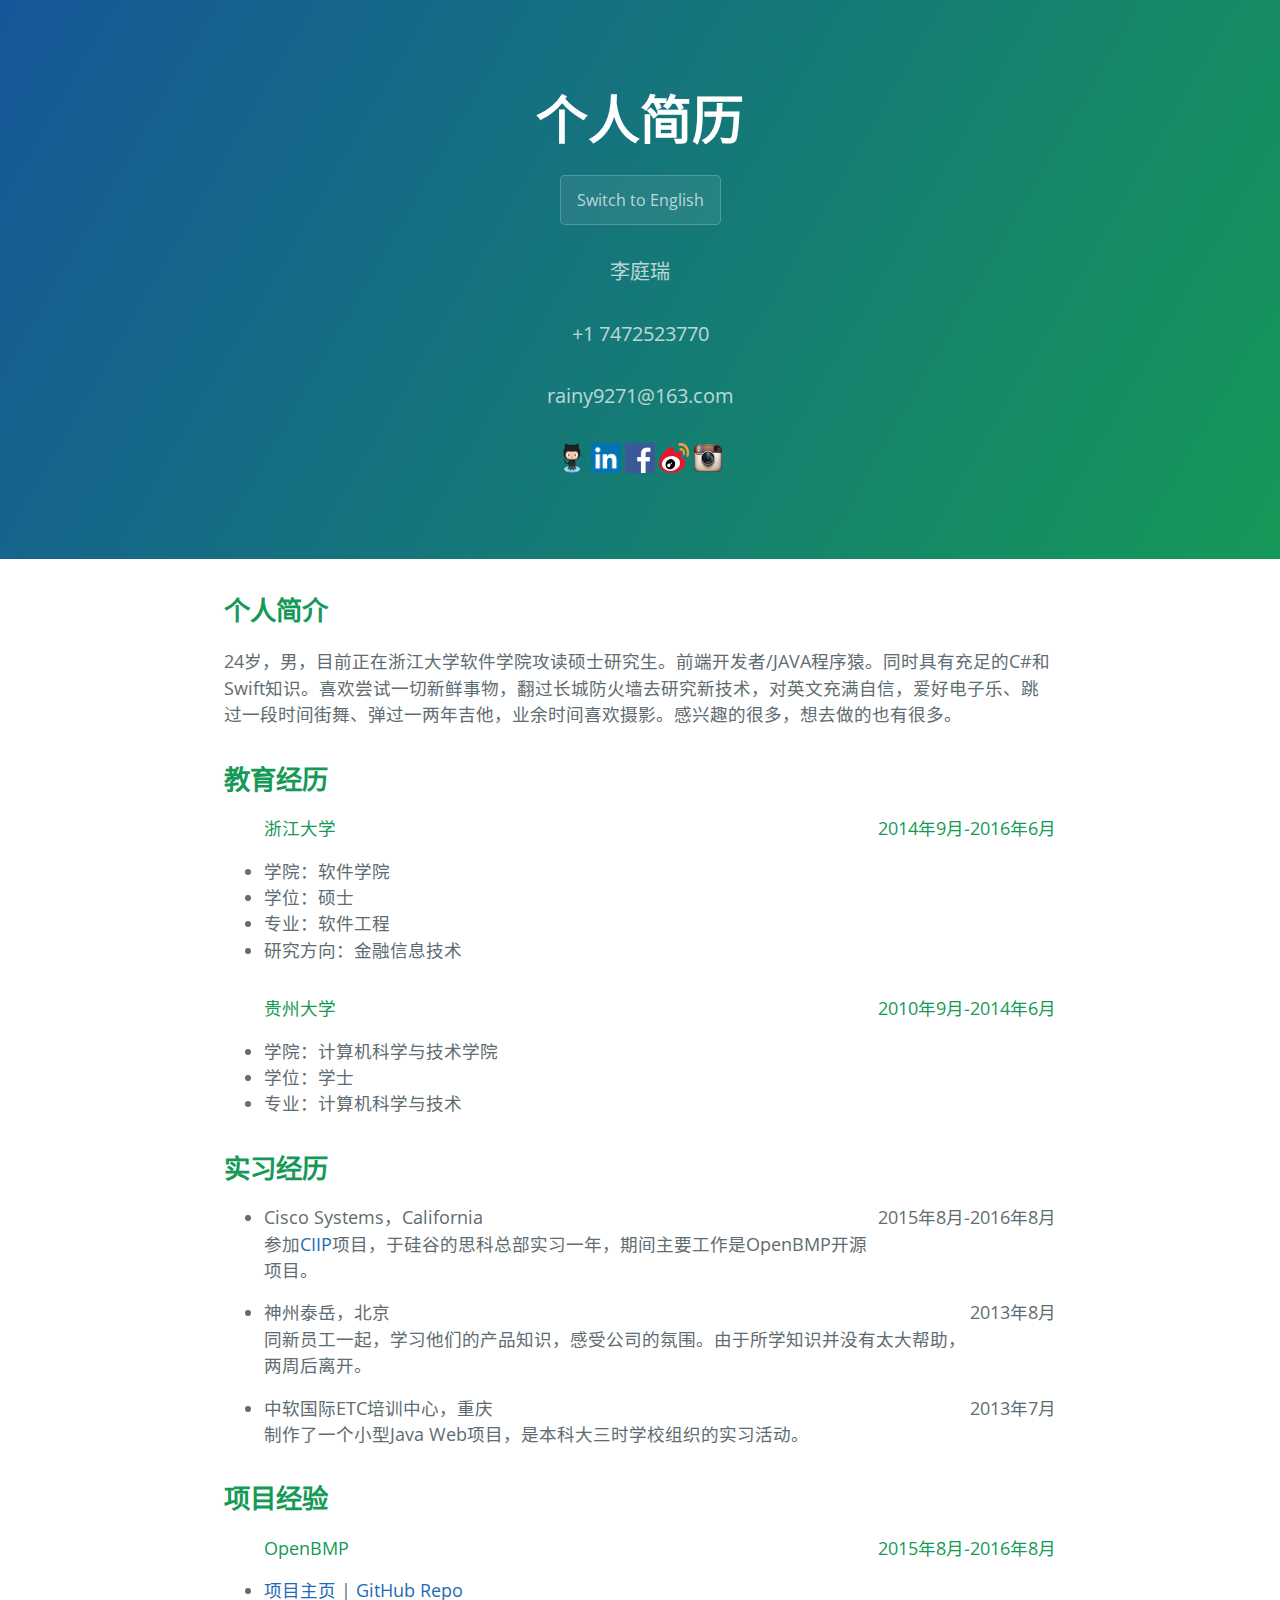
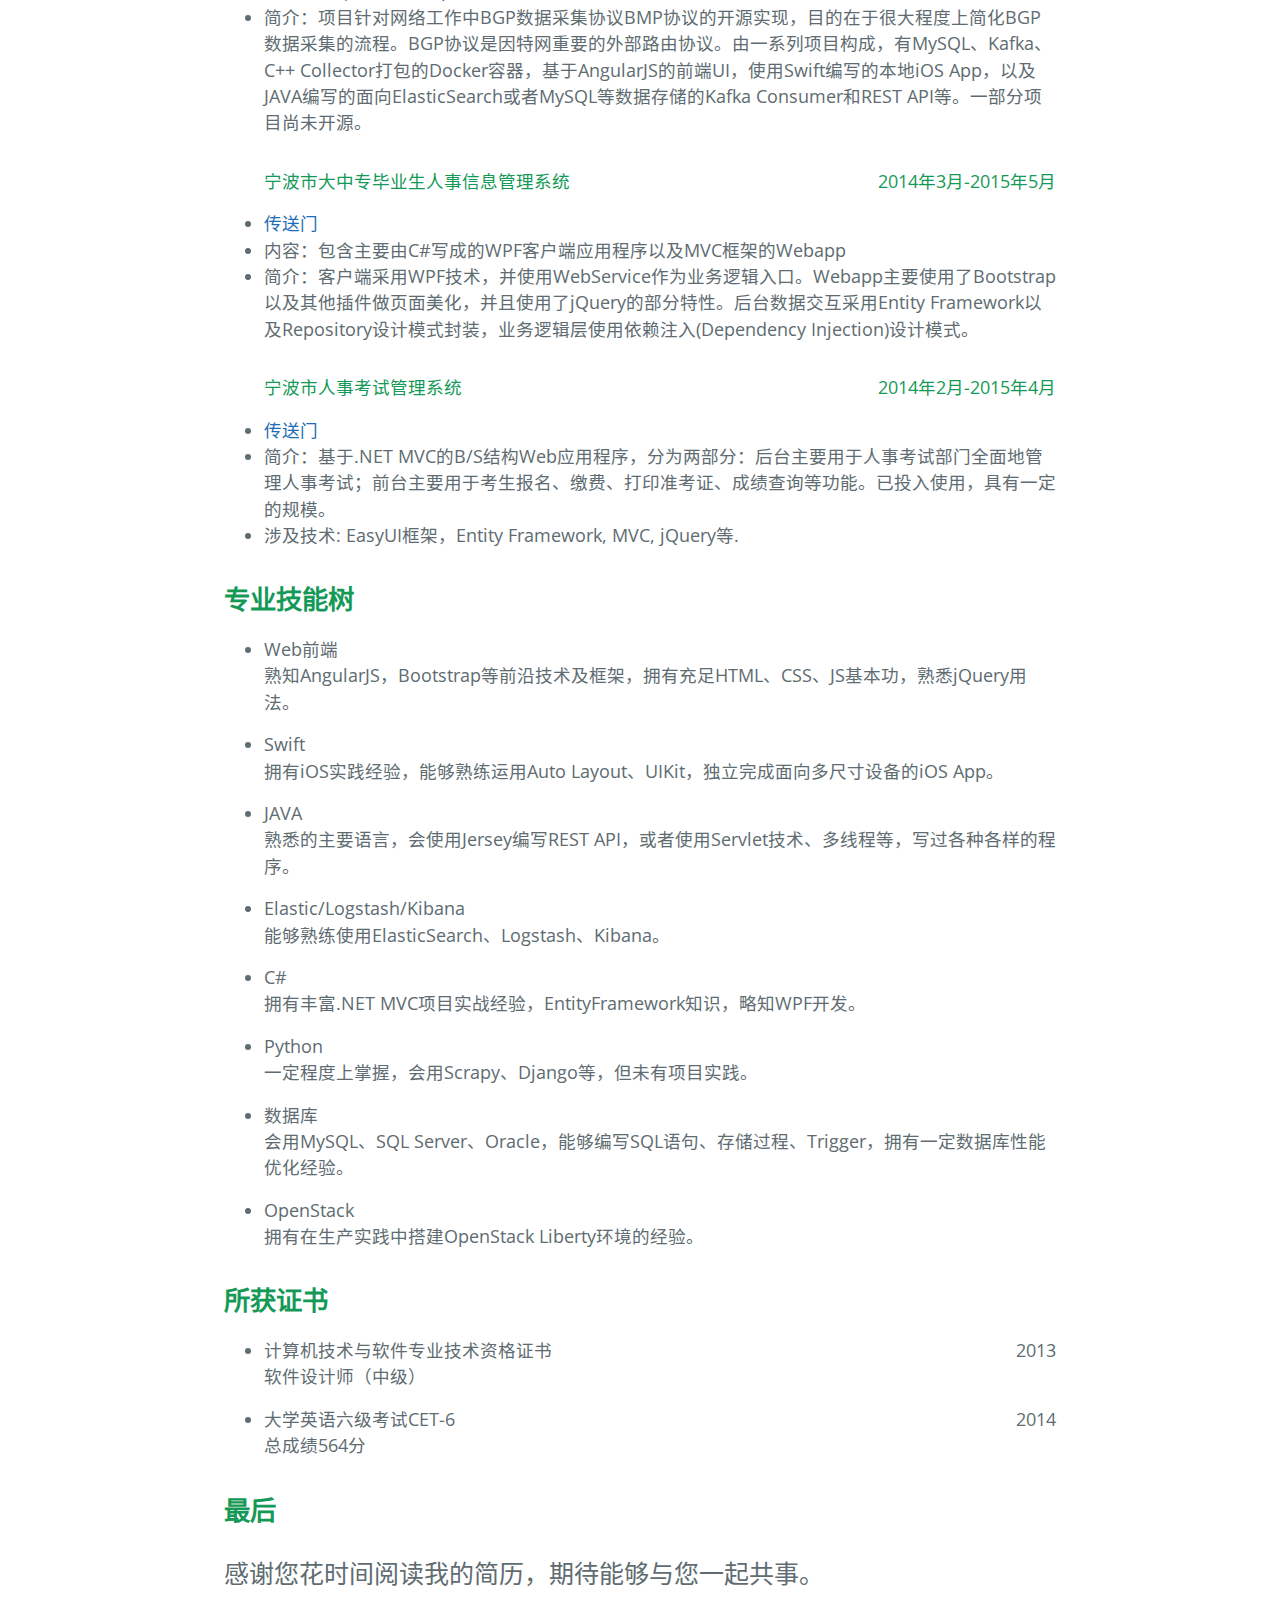
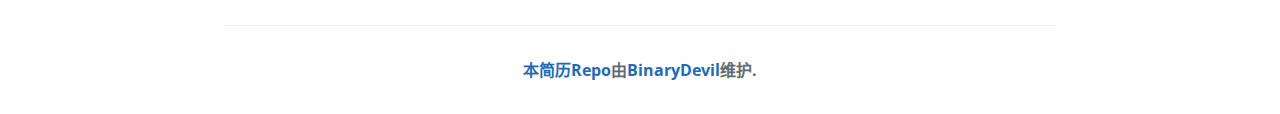
==== commit ef0cefaf: "Updated Telephone number" ====
--- a/cnindex.html
+++ b/cnindex.html
@@ -14,7 +14,7 @@
     <h1 class="project-name">个人简历</h1>
     <a href="index.html" class="btn" style="margin-top:15px">Switch to English</a>
     <h2 class="project-tagline">李庭瑞</h2>
-    <h3 class="project-tagline">+86 18685008487</h3>
+    <h3 class="project-tagline">+1 7472523770</h3>
     <h3 class="project-tagline">rainy9271@163.com</h3>
     <a href="https://github.com/BinaryDevil" target="_blank" rel="nofollow"><img class="link-logo"
                                                                                  src="assets/Octocat.png"></a>
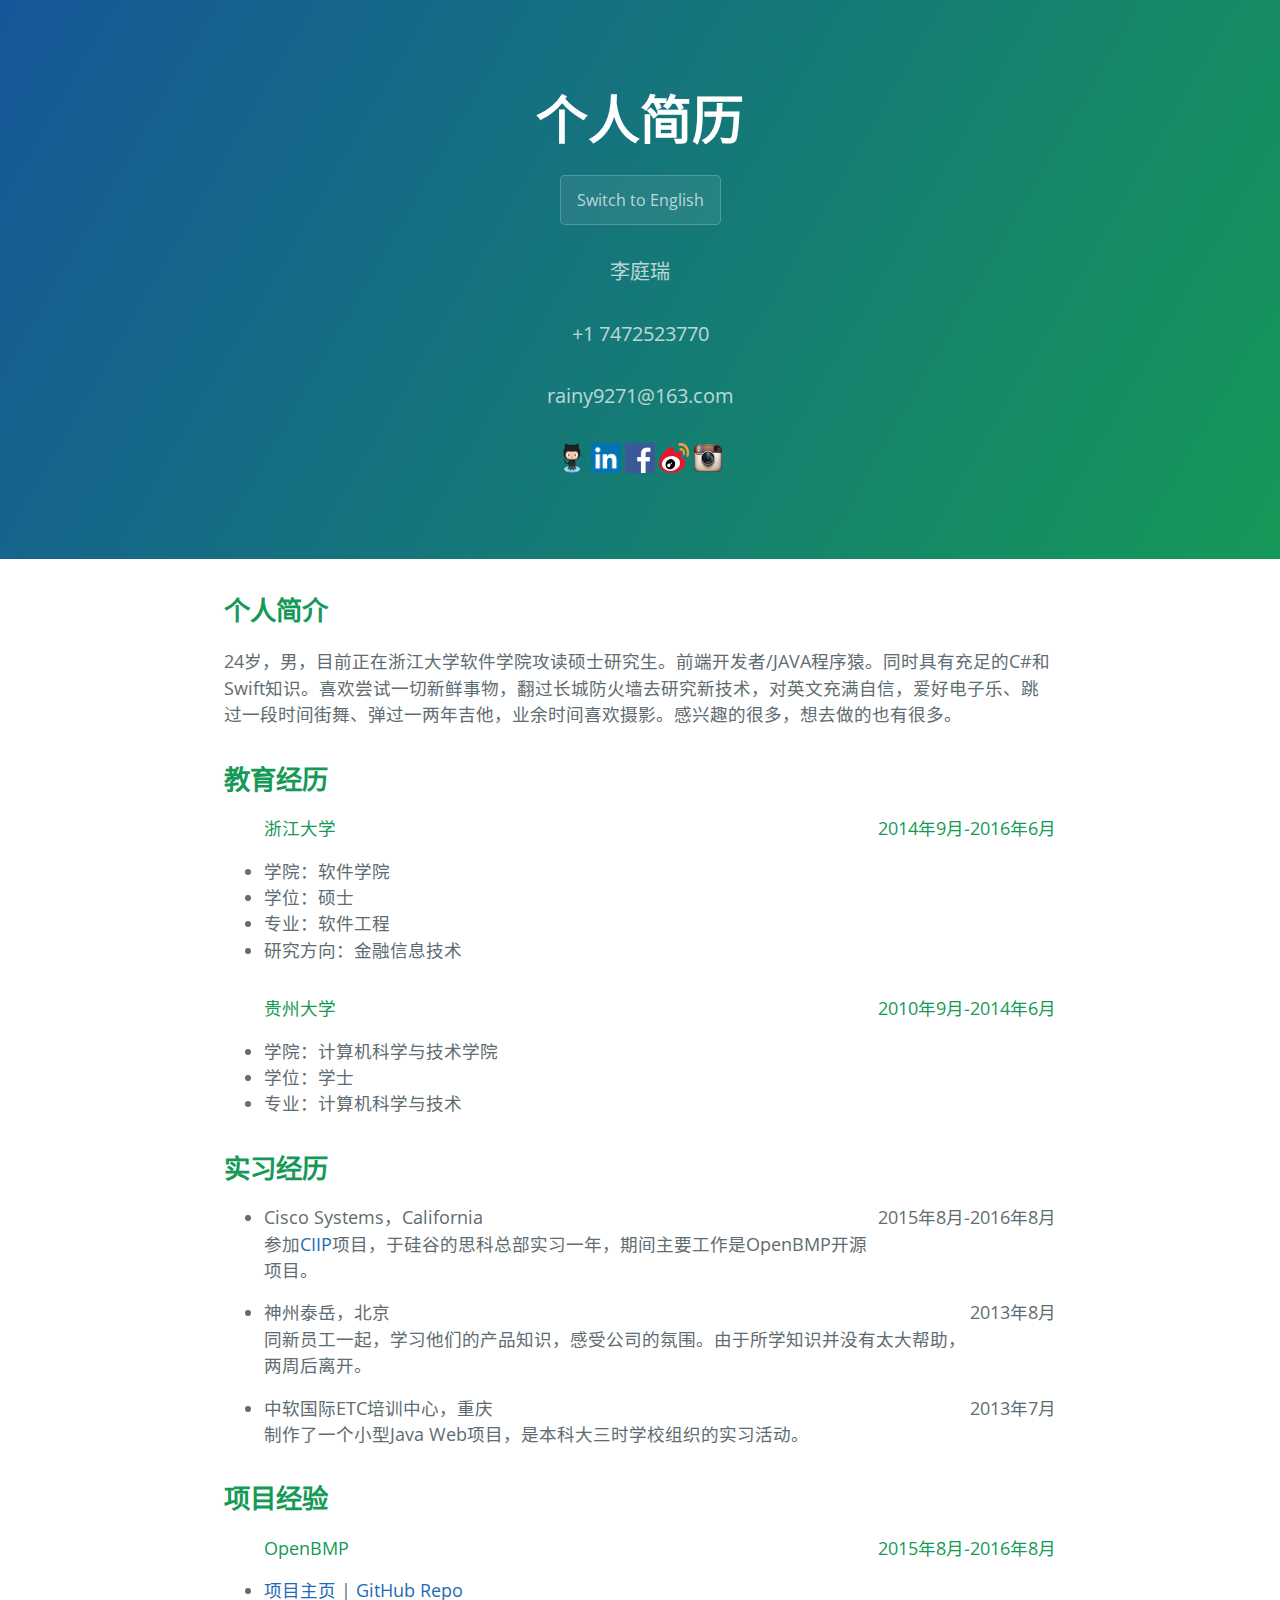
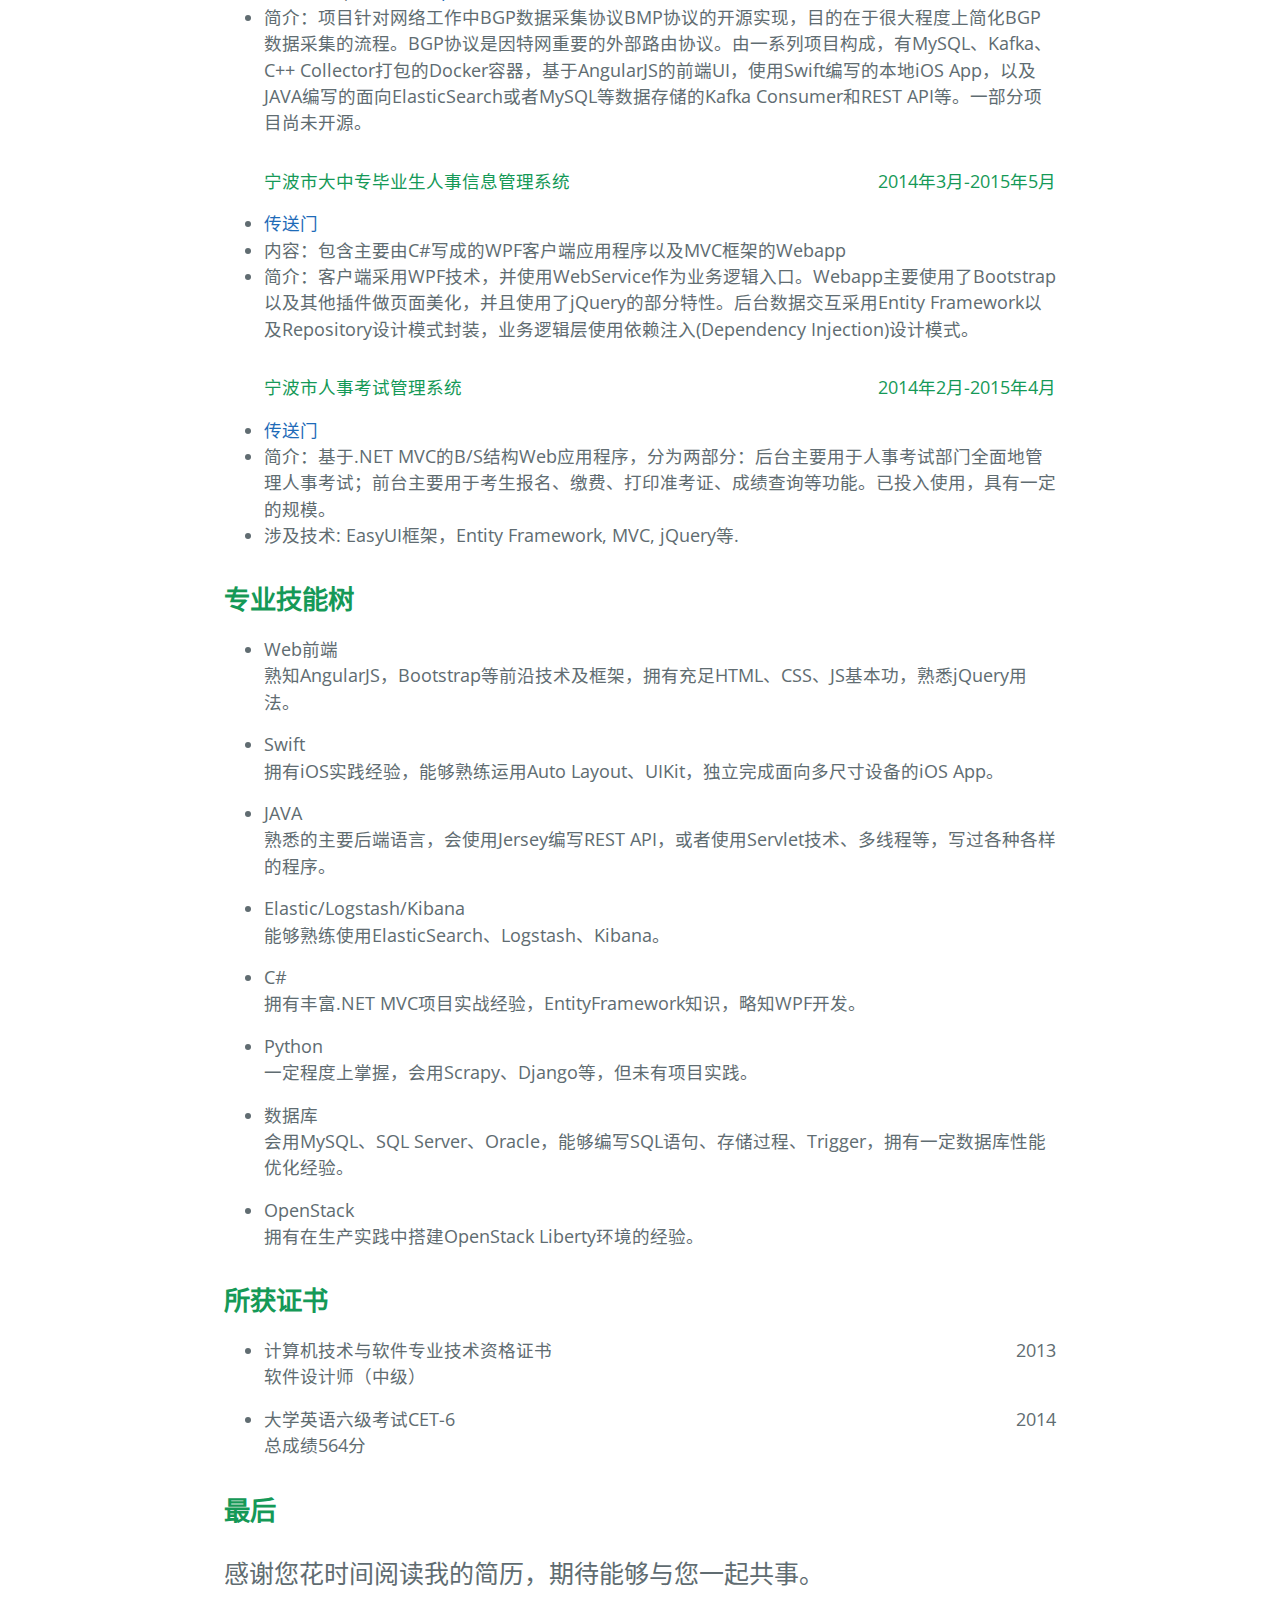
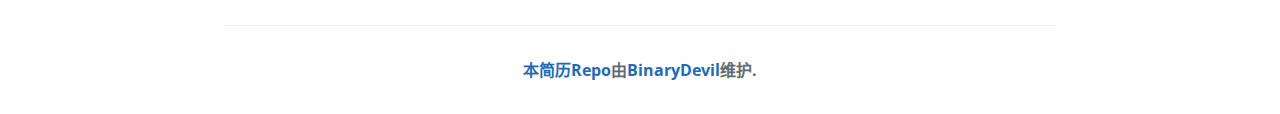
==== commit 09a2f132: "Minor changes" ====
--- a/cnindex.html
+++ b/cnindex.html
@@ -97,7 +97,7 @@
         <li>Swift<span class="highlight"
                        style="display:block">拥有iOS实践经验，能够熟练运用Auto Layout、UIKit，独立完成面向多尺寸设备的iOS App。</span></li>
         <li>JAVA<span class="highlight"
-                      style="display:block">熟悉的主要语言，会使用Jersey编写REST API，或者使用Servlet技术、多线程等，写过各种各样的程序。</span></li>
+                      style="display:block">熟悉的主要后端语言，会使用Jersey编写REST API，或者使用Servlet技术、多线程等，写过各种各样的程序。</span></li>
         <li>Elastic/Logstash/Kibana<span class="highlight"
                                          style="display:block">能够熟练使用ElasticSearch、Logstash、Kibana。</span></li>
         <li>C#<span class="highlight" style="display:block">拥有丰富.NET MVC项目实战经验，EntityFramework知识，略知WPF开发。</span></li>
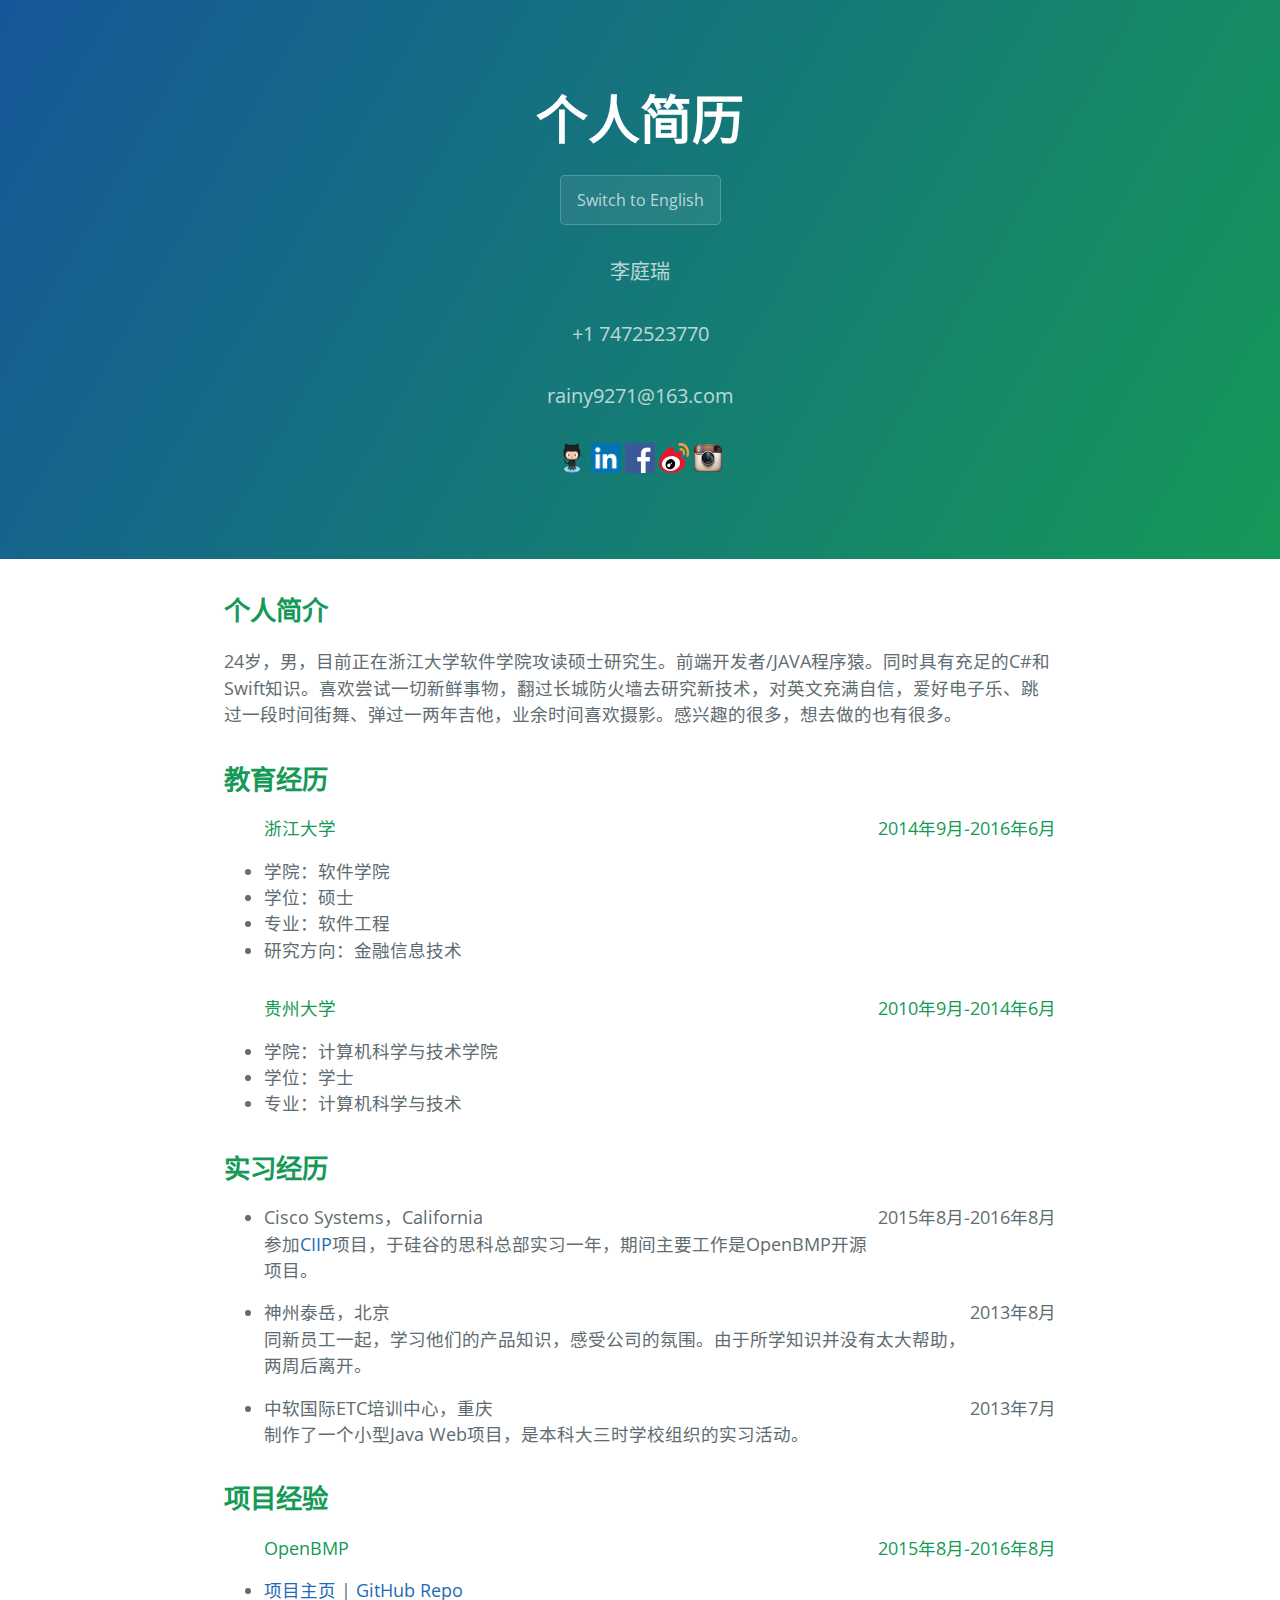
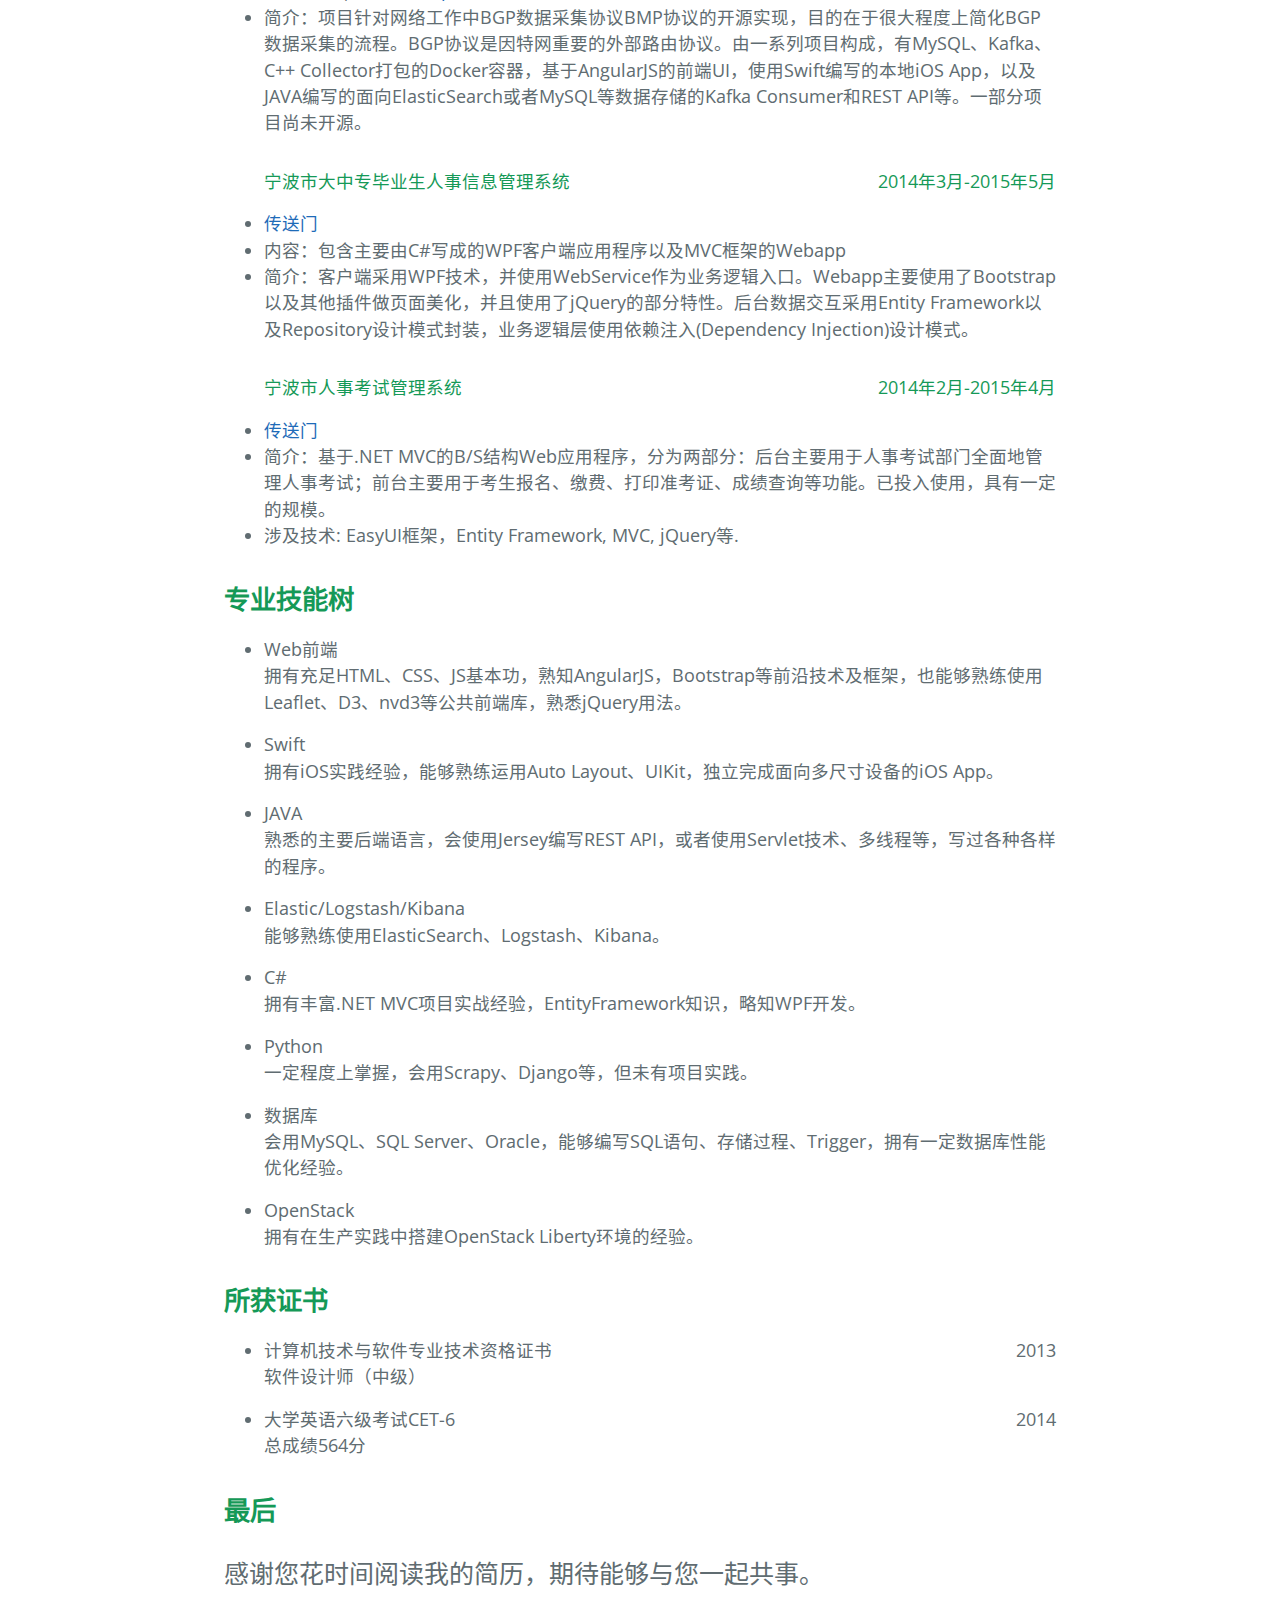
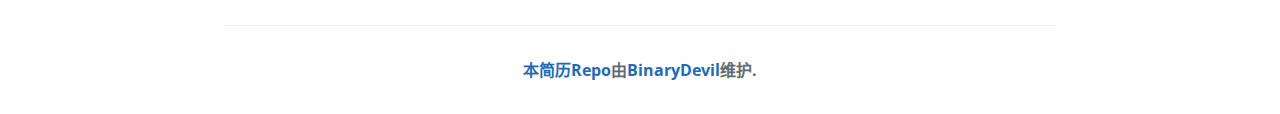
==== commit 7cf0f545: "Added Frontend skills" ====
--- a/cnindex.html
+++ b/cnindex.html
@@ -92,7 +92,7 @@
             class="octicon octicon-link"></span></a>专业技能树</h2>
 
     <ul>
-        <li>Web前端<span class="highlight" style="display:block">熟知AngularJS，Bootstrap等前沿技术及框架，拥有充足HTML、CSS、JS基本功，熟悉jQuery用法。</span>
+        <li>Web前端<span class="highlight" style="display:block">拥有充足HTML、CSS、JS基本功，熟知AngularJS，Bootstrap等前沿技术及框架，也能够熟练使用Leaflet、D3、nvd3等公共前端库，熟悉jQuery用法。</span>
         </li>
         <li>Swift<span class="highlight"
                        style="display:block">拥有iOS实践经验，能够熟练运用Auto Layout、UIKit，独立完成面向多尺寸设备的iOS App。</span></li>
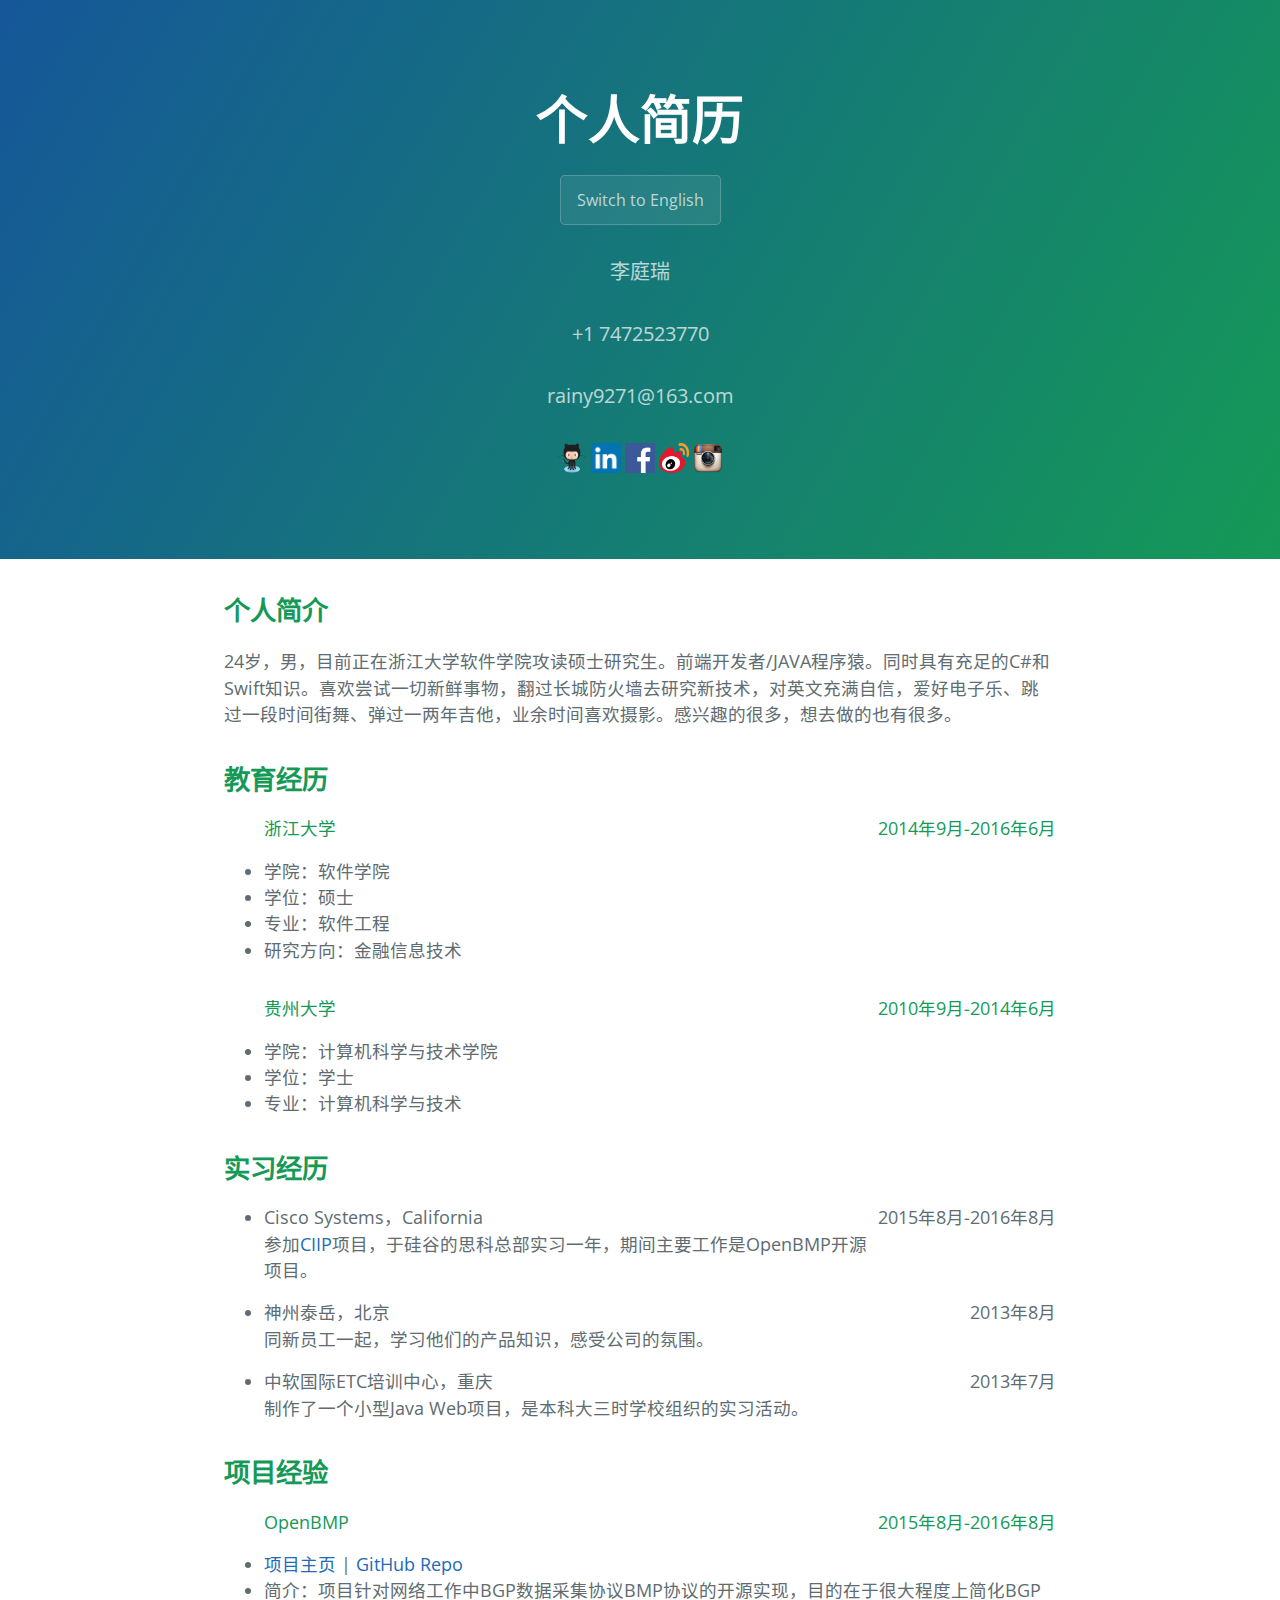
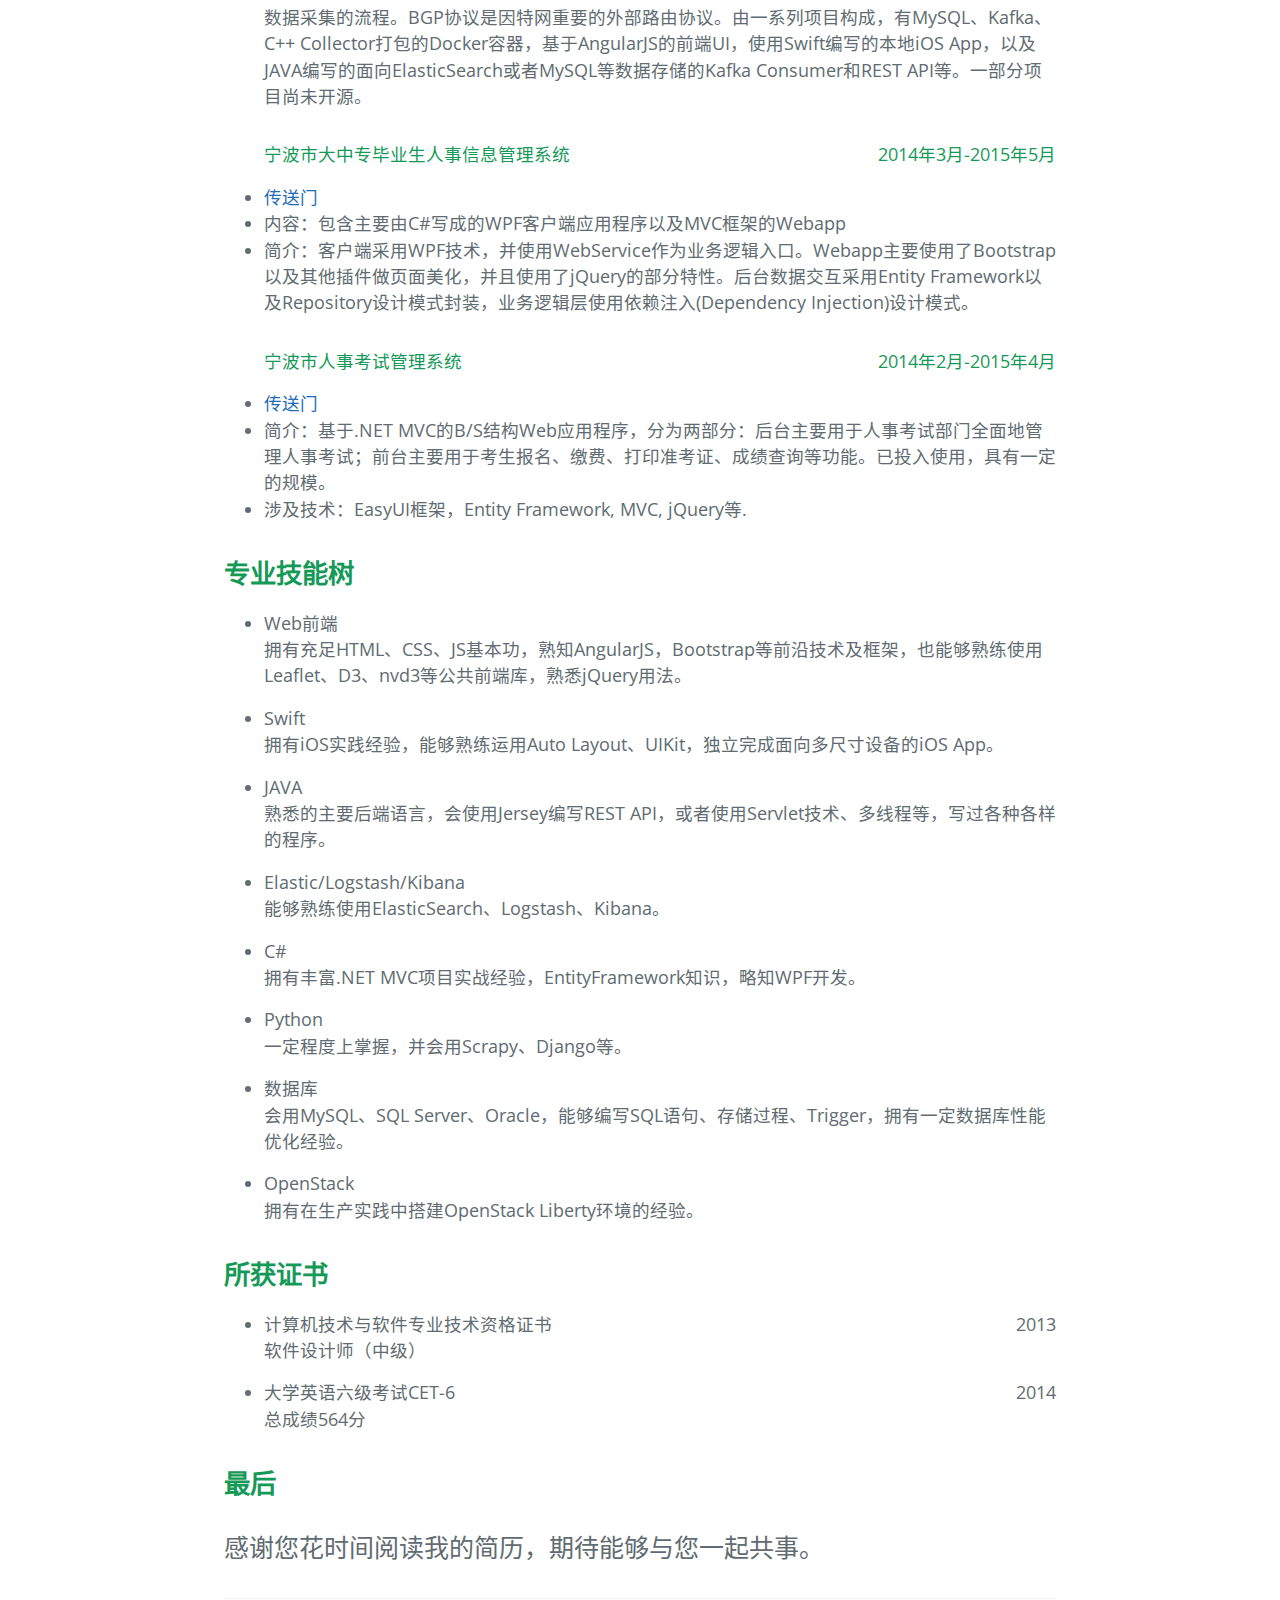
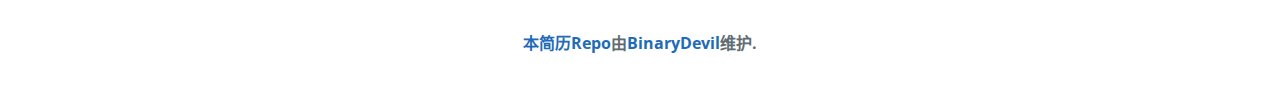
==== commit 40f1fadc: "Fixed some inappropriate things" ====
--- a/cnindex.html
+++ b/cnindex.html
@@ -58,7 +58,7 @@
         <li>Cisco Systems，California<span class="highlight" style="float:right;">2015年8月-2016年8月</span></li>
         <span class="highlight" style="display:block">参加<a href="https://myciip.com/">CIIP</a>项目，于硅谷的思科总部实习一年，期间主要工作是OpenBMP开源项目。</span>
         <li>神州泰岳，北京<span class="highlight" style="float:right;">2013年8月</span></li>
-        <span class="highlight" style="display:block">同新员工一起，学习他们的产品知识，感受公司的氛围。由于所学知识并没有太大帮助，两周后离开。</span>
+        <span class="highlight" style="display:block">同新员工一起，学习他们的产品知识，感受公司的氛围。</span>
         <li>中软国际ETC培训中心，重庆<span class="highlight" style="float:right;">2013年7月</span></li>
         <span class="highlight" style="display:block">制作了一个小型Java Web项目，是本科大三时学校组织的实习活动。</span>
     </ul>
@@ -85,7 +85,7 @@
         <h4>宁波市人事考试管理系统<span class="highlight" style="float:right">2014年2月-2015年4月</span></h4>
         <li><a href="http://bm3.nbrc.com.cn" target="_blank" rel="nofollow">传送门</a></li>
         <li>简介：基于.NET MVC的B/S结构Web应用程序，分为两部分：后台主要用于人事考试部门全面地管理人事考试；前台主要用于考生报名、缴费、打印准考证、成绩查询等功能。已投入使用，具有一定的规模。</li>
-        <li>涉及技术: EasyUI框架，Entity Framework, MVC, jQuery等.</li>
+        <li>涉及技术：EasyUI框架，Entity Framework, MVC, jQuery等.</li>
     </ul>
 
     <h2><a id="professional-skills" class="anchor" href="#professional-skills" aria-hidden="true"><span
@@ -101,7 +101,7 @@
         <li>Elastic/Logstash/Kibana<span class="highlight"
                                          style="display:block">能够熟练使用ElasticSearch、Logstash、Kibana。</span></li>
         <li>C#<span class="highlight" style="display:block">拥有丰富.NET MVC项目实战经验，EntityFramework知识，略知WPF开发。</span></li>
-        <li>Python<span class="highlight" style="display:block">一定程度上掌握，会用Scrapy、Django等，但未有项目实践。</span></li>
+        <li>Python<span class="highlight" style="display:block">一定程度上掌握，并会用Scrapy、Django等。</span></li>
         <li>数据库<span class="highlight" style="display:block">会用MySQL、SQL Server、Oracle，能够编写SQL语句、存储过程、Trigger，拥有一定数据库性能优化经验。</span>
         </li>
         <li>OpenStack<span class="highlight" style="display:block">拥有在生产实践中搭建OpenStack Liberty环境的经验。</span></li>
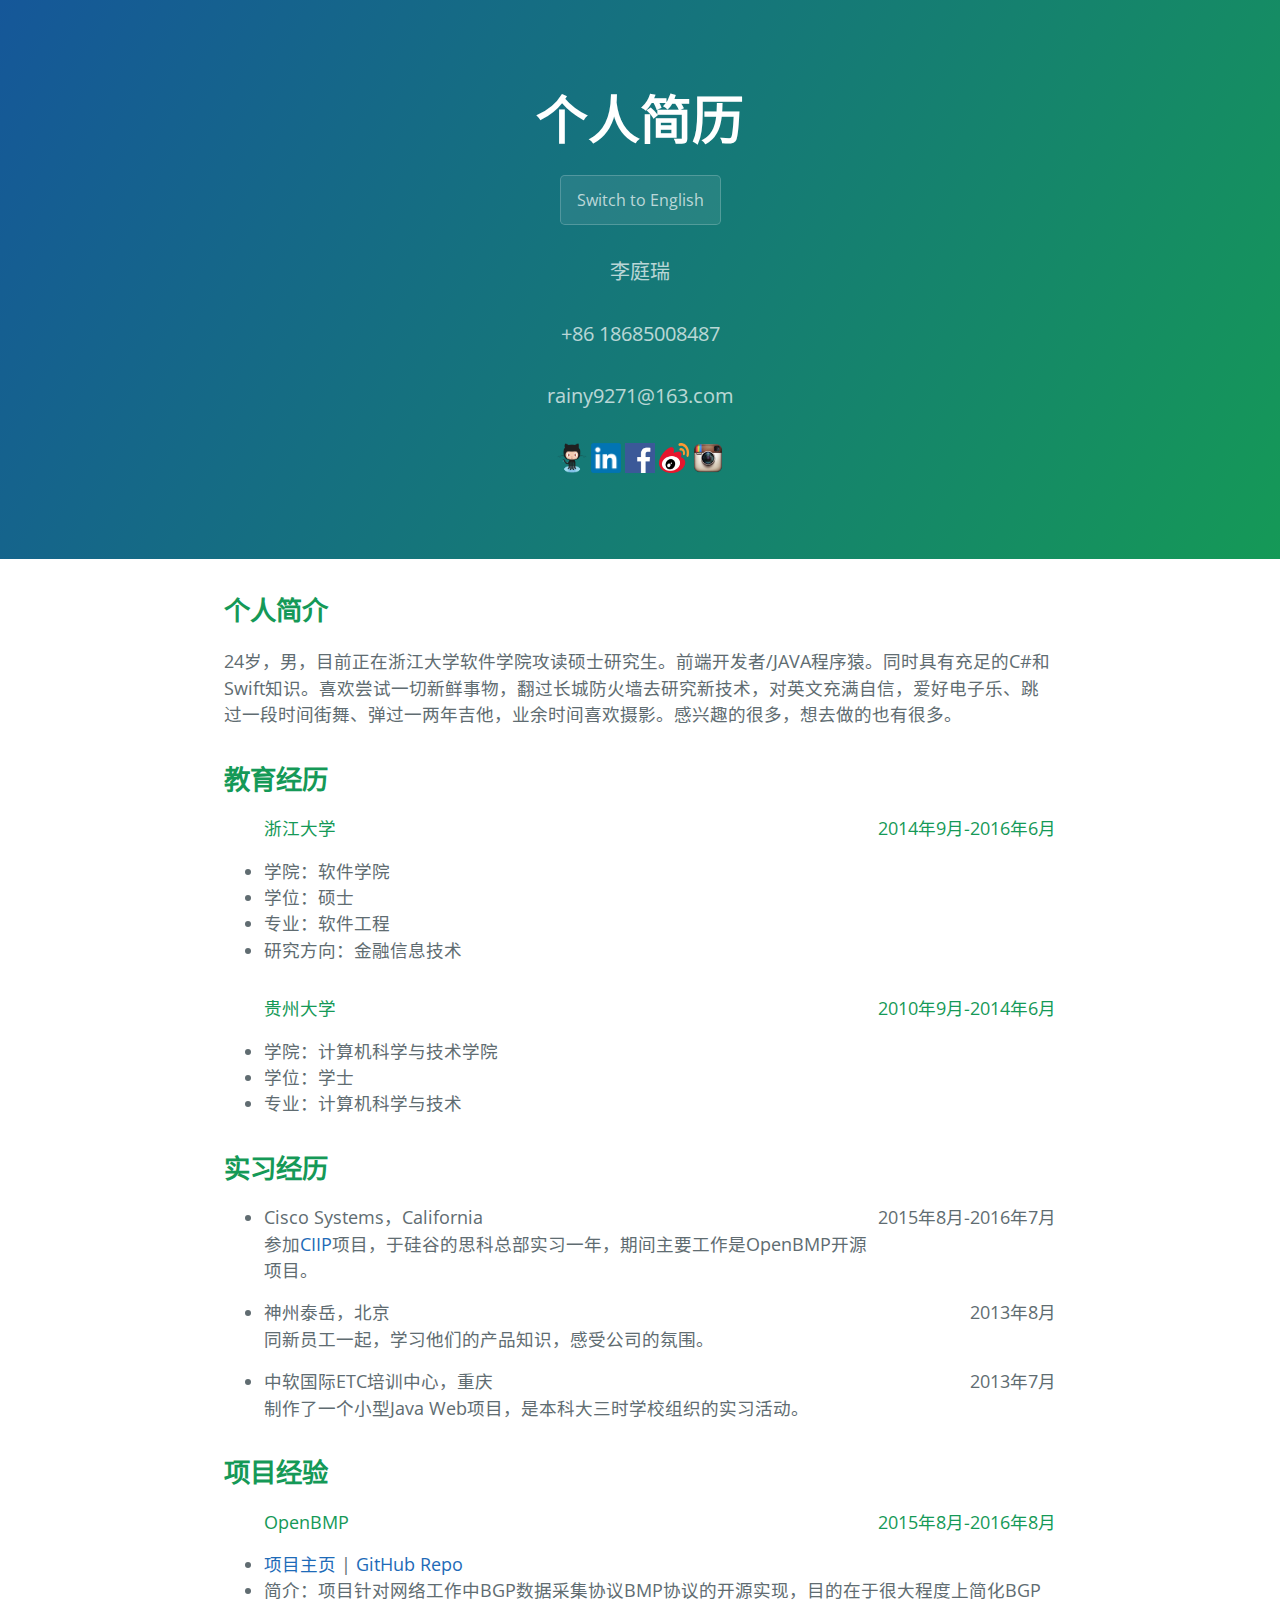
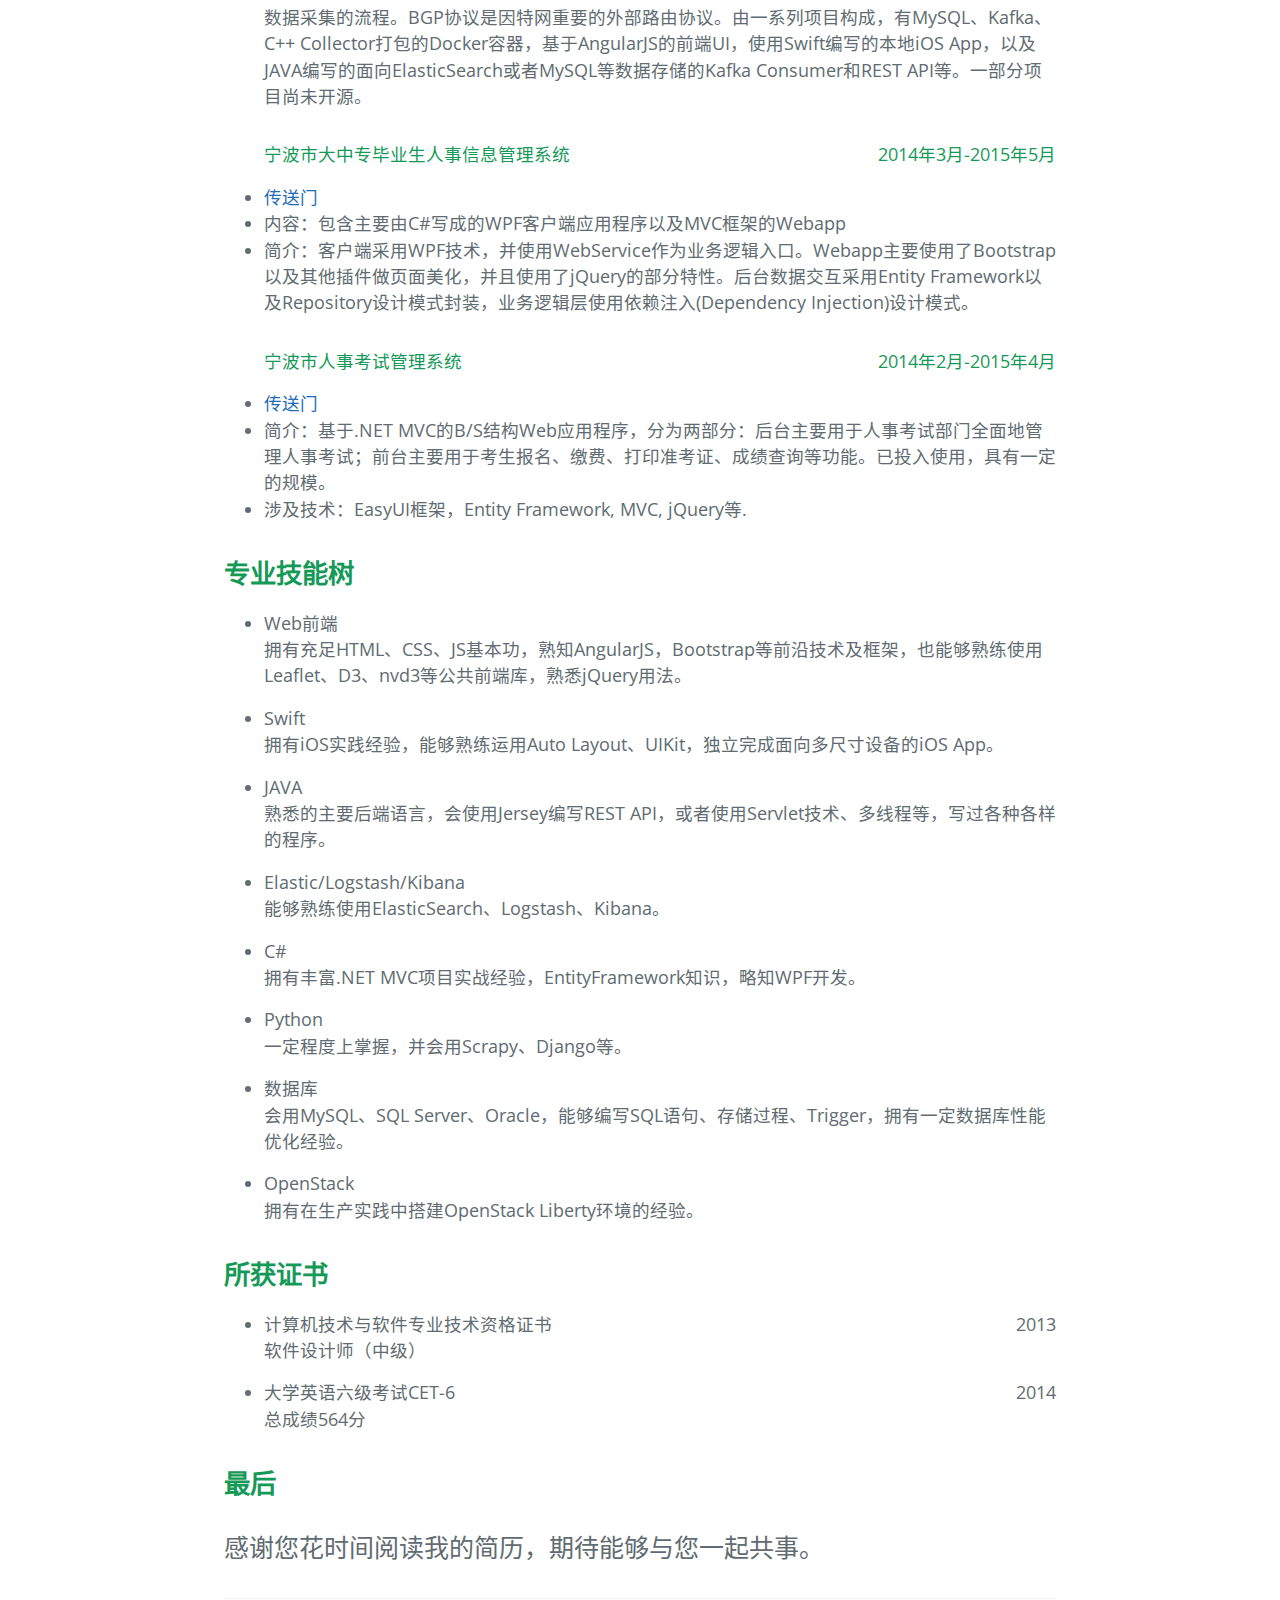
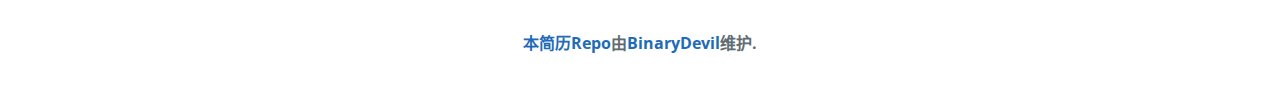
==== commit 759865ee: "Changed phone number and internship duration" ====
--- a/cnindex.html
+++ b/cnindex.html
@@ -14,7 +14,7 @@
     <h1 class="project-name">个人简历</h1>
     <a href="index.html" class="btn" style="margin-top:15px">Switch to English</a>
     <h2 class="project-tagline">李庭瑞</h2>
-    <h3 class="project-tagline">+1 7472523770</h3>
+    <h3 class="project-tagline">+86 18685008487</h3>
     <h3 class="project-tagline">rainy9271@163.com</h3>
     <a href="https://github.com/BinaryDevil" target="_blank" rel="nofollow"><img class="link-logo"
                                                                                  src="assets/Octocat.png"></a>
@@ -55,7 +55,7 @@
             class="octicon octicon-link"></span></a>实习经历</h2>
 
     <ul>
-        <li>Cisco Systems，California<span class="highlight" style="float:right;">2015年8月-2016年8月</span></li>
+        <li>Cisco Systems，California<span class="highlight" style="float:right;">2015年8月-2016年7月</span></li>
         <span class="highlight" style="display:block">参加<a href="https://myciip.com/">CIIP</a>项目，于硅谷的思科总部实习一年，期间主要工作是OpenBMP开源项目。</span>
         <li>神州泰岳，北京<span class="highlight" style="float:right;">2013年8月</span></li>
         <span class="highlight" style="display:block">同新员工一起，学习他们的产品知识，感受公司的氛围。</span>
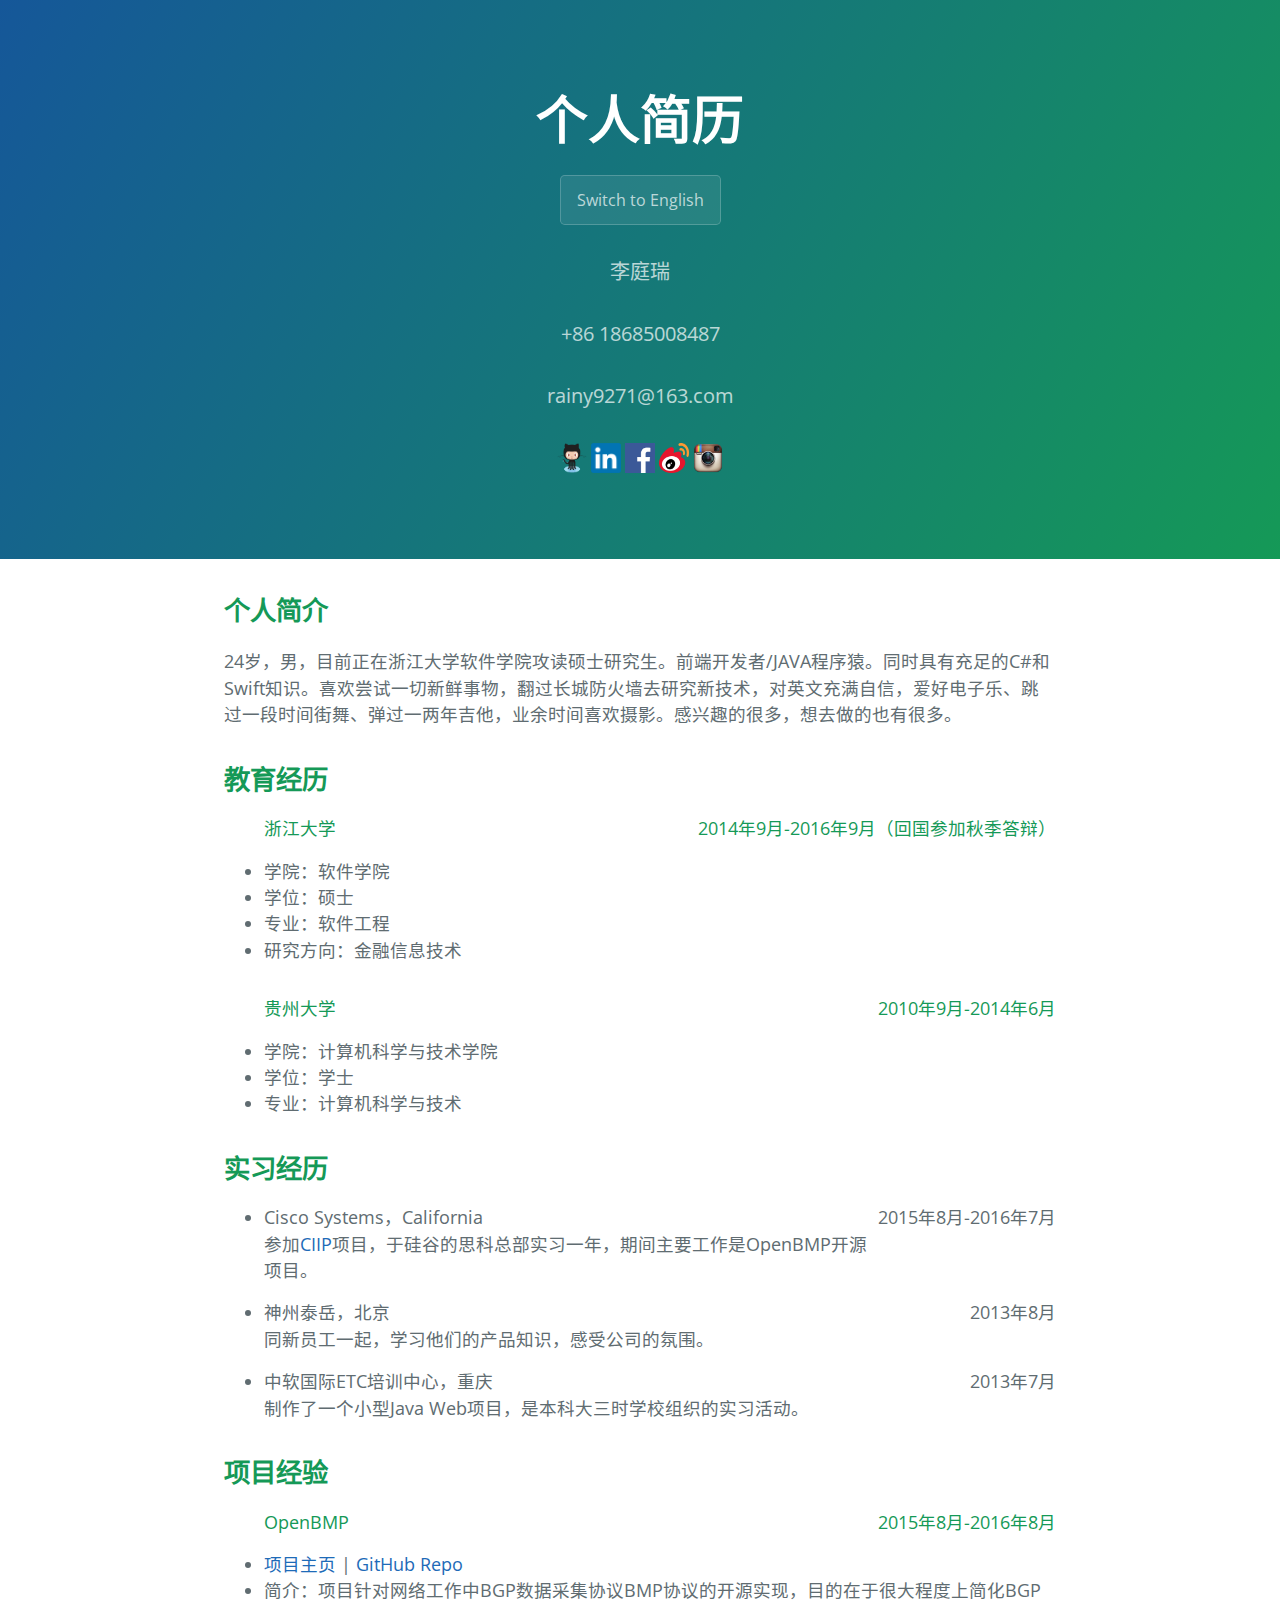
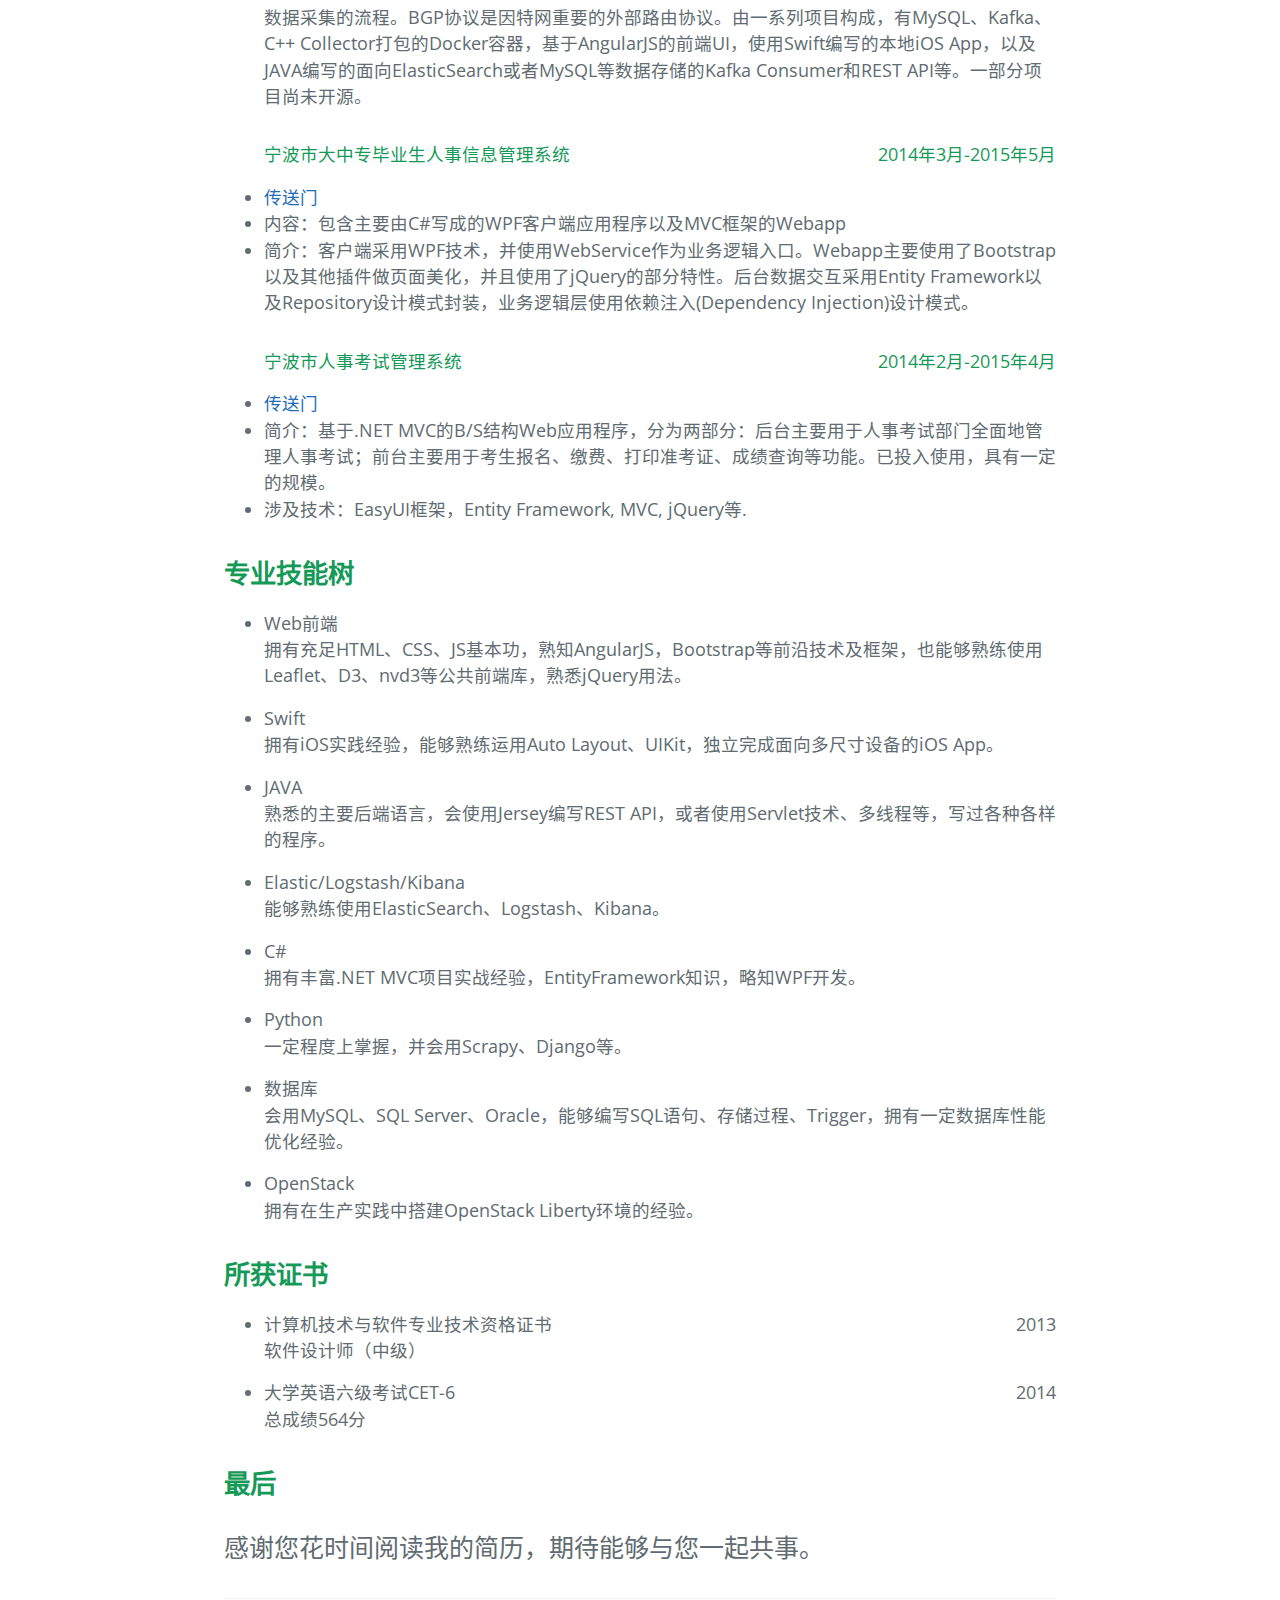
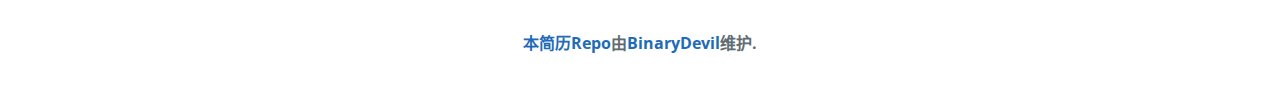
==== commit 1ad4e01a: "Updated graduate time" ====
--- a/cnindex.html
+++ b/cnindex.html
@@ -40,7 +40,7 @@
 
 
     <ul>
-        <h4>浙江大学<span class="highlight" style="float:right">2014年9月-2016年6月</span></h4>
+        <h4>浙江大学<span class="highlight" style="float:right">2014年9月-2016年9月（回国参加秋季答辩）</span></h4>
         <li>学院：软件学院</li>
         <li>学位：硕士</li>
         <li>专业：软件工程</li>
